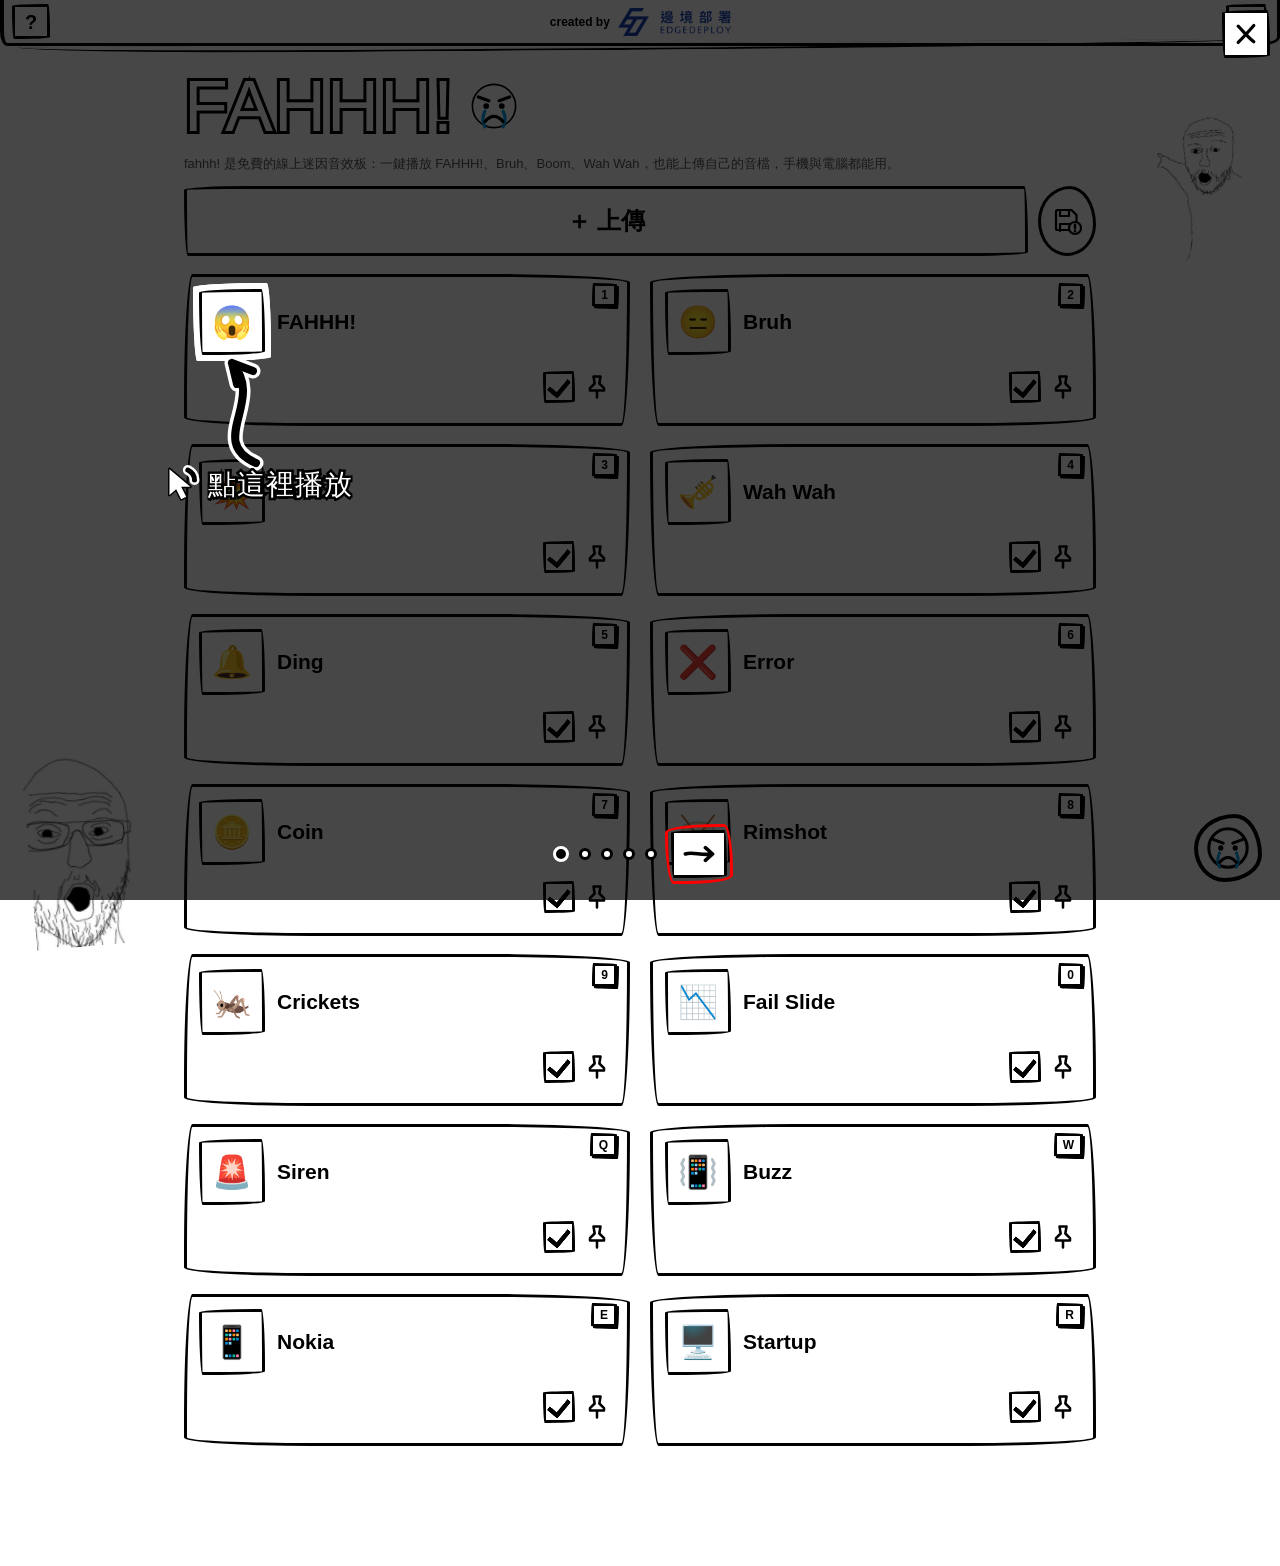
==== index.html @ 85ddff4f "merge: fix/seo-wjb-fetchpriority" ====
<!DOCTYPE html>
<html lang="zh-Hant">
<head>
    <meta charset="utf-8">
    <meta http-equiv="Content-Security-Policy" content="default-src 'self'; script-src 'self'; style-src 'self' https://fonts.googleapis.com; font-src https://fonts.gstatic.com; img-src 'self'; media-src 'self' data: blob:; connect-src 'self' data:; worker-src 'self'; manifest-src 'self'; object-src 'none'; base-uri 'none'; form-action 'none'">
    <meta name="viewport"
        content="width=device-width, initial-scale=1, viewport-fit=cover">
    <script src="js/boot.js"></script>
    <link rel="stylesheet" href="css/boot.css">
    <meta name="apple-mobile-web-app-capable" content="yes">
    <meta name="apple-mobile-web-app-status-bar-style" content="default">
    <meta name="mobile-web-app-capable" content="yes">
    <meta name="apple-mobile-web-app-title" content="fahhh!">
    <meta name="theme-color" media="(prefers-color-scheme: light)" content="#ffffff">
    <meta name="theme-color" media="(prefers-color-scheme: dark)" content="#000000">
    <title>迷因音效按鈕｜fahhh! 免費迷因音效板 Meme Soundboard</title>
    <meta name="author" content="邊境部署 EdgeDeploy">
    <link rel="author" href="https://www.edgedeploy.tw/">
    <meta name="description" content="fahhh! 免費線上迷因音效板：一鍵播放 FAHHH、Bruh、Boom 等迷因音效，免安裝，還能上傳自己的音檔。Free meme soundboard.">
    <meta name="robots" content="index, follow, max-image-preview:large">
    <link rel="canonical" href="https://s97158latte-max.github.io/fahhh-/">
    <meta property="og:type" content="website">
    <meta property="og:site_name" content="fahhh!">
    <meta property="og:locale" content="zh_TW">
    <meta property="og:locale:alternate" content="en_US">
    <meta property="og:title" content="迷因音效按鈕｜fahhh! 免費迷因音效板 Meme Soundboard">
    <meta property="og:description" content="fahhh! 免費線上迷因音效板：一鍵播放 FAHHH、Bruh、Boom 等迷因音效，免安裝，還能上傳自己的音檔。Free meme soundboard.">
    <meta property="og:url" content="https://s97158latte-max.github.io/fahhh-/">
    <meta property="og:image" content="https://s97158latte-max.github.io/fahhh-/images/og-image.png?v=3">
    <meta property="og:image:width" content="1200">
    <meta property="og:image:height" content="630">
    <meta property="og:image:alt" content="fahhh! 迷因音效按鈕：喇叭圖示的街機按鈕">
    <meta name="twitter:card" content="summary_large_image">
    <meta name="twitter:title" content="迷因音效按鈕｜fahhh! 免費迷因音效板 Meme Soundboard">
    <meta name="twitter:description" content="fahhh! 免費線上迷因音效板：一鍵播放 FAHHH、Bruh、Boom 等迷因音效，免安裝，還能上傳自己的音檔。Free meme soundboard.">
    <meta name="twitter:image" content="https://s97158latte-max.github.io/fahhh-/images/og-image.png?v=3">
    <meta name="twitter:image:alt" content="fahhh! 迷因音效按鈕：喇叭圖示的街機按鈕">
    <script type="application/ld+json">{"@context":"https://schema.org","@type":"WebApplication","name":"fahhh!","alternateName":["fahhh 迷因音效按鈕","迷因音效","Meme Soundboard"],"url":"https://s97158latte-max.github.io/fahhh-/","description":"免費線上迷因音效板：一鍵播放 FAHHH、Bruh、Boom 等迷因音效，免安裝，還能上傳自己的音檔。","applicationCategory":"EntertainmentApplication","operatingSystem":"Any","browserRequirements":"Requires JavaScript","inLanguage":["zh-Hant","en"],"image":"https://s97158latte-max.github.io/fahhh-/images/og-image.png","logo":"https://s97158latte-max.github.io/fahhh-/icons/icon-512.png","offers":{"@type":"Offer","price":"0","priceCurrency":"TWD"},"author":{"@type":"Organization","name":"邊境部署 EdgeDeploy","url":"https://www.edgedeploy.tw/"},"creator":{"@type":"Organization","name":"邊境部署 EdgeDeploy","url":"https://www.edgedeploy.tw/"},"publisher":{"@type":"Organization","name":"邊境部署 EdgeDeploy","url":"https://www.edgedeploy.tw/"}}</script>
    <link rel="preconnect" href="https://fonts.googleapis.com">
    <link rel="preconnect" href="https://fonts.gstatic.com" crossorigin>
    <link rel="stylesheet" href="https://fonts.googleapis.com/css2?family=Iansui&display=swap">
    <link rel="stylesheet" href="https://fonts.googleapis.com/css2?family=Anton&display=swap&text=FAHHH%21">
    <link rel="stylesheet" href="css/base.css">
    <link rel="stylesheet" href="css/dock.css">
    <link rel="stylesheet" href="css/characters.css">
    <link rel="stylesheet" href="css/tour.css">
    <link rel="manifest" href="manifest.json">
    <link rel="apple-touch-icon" href="icons/apple-touch-icon.png">
    <link rel="apple-touch-startup-image" media="(device-width: 440px) and (device-height: 956px) and (-webkit-device-pixel-ratio: 3) and (orientation: portrait)" href="images/splash/splash-1320x2868.png">
    <link rel="apple-touch-startup-image" media="(device-width: 430px) and (device-height: 932px) and (-webkit-device-pixel-ratio: 3) and (orientation: portrait)" href="images/splash/splash-1290x2796.png">
    <link rel="apple-touch-startup-image" media="(device-width: 402px) and (device-height: 874px) and (-webkit-device-pixel-ratio: 3) and (orientation: portrait)" href="images/splash/splash-1206x2622.png">
    <link rel="apple-touch-startup-image" media="(device-width: 393px) and (device-height: 852px) and (-webkit-device-pixel-ratio: 3) and (orientation: portrait)" href="images/splash/splash-1179x2556.png">
    <link rel="apple-touch-startup-image" media="(device-width: 428px) and (device-height: 926px) and (-webkit-device-pixel-ratio: 3) and (orientation: portrait)" href="images/splash/splash-1284x2778.png">
    <link rel="apple-touch-startup-image" media="(device-width: 390px) and (device-height: 844px) and (-webkit-device-pixel-ratio: 3) and (orientation: portrait)" href="images/splash/splash-1170x2532.png">
    <link rel="apple-touch-startup-image" media="(device-width: 375px) and (device-height: 812px) and (-webkit-device-pixel-ratio: 3) and (orientation: portrait)" href="images/splash/splash-1125x2436.png">
    <link rel="apple-touch-startup-image" media="(device-width: 414px) and (device-height: 896px) and (-webkit-device-pixel-ratio: 3) and (orientation: portrait)" href="images/splash/splash-1242x2688.png">
    <link rel="apple-touch-startup-image" media="(device-width: 414px) and (device-height: 896px) and (-webkit-device-pixel-ratio: 2) and (orientation: portrait)" href="images/splash/splash-828x1792.png">
    <link rel="apple-touch-startup-image" media="(device-width: 375px) and (device-height: 667px) and (-webkit-device-pixel-ratio: 2) and (orientation: portrait)" href="images/splash/splash-750x1334.png">
    <link rel="apple-touch-startup-image" media="(device-width: 1024px) and (device-height: 1366px) and (-webkit-device-pixel-ratio: 2) and (orientation: portrait)" href="images/splash/splash-2048x2732.png">
    <link rel="apple-touch-startup-image" media="(device-width: 834px) and (device-height: 1194px) and (-webkit-device-pixel-ratio: 2) and (orientation: portrait)" href="images/splash/splash-1668x2388.png">
    <link rel="apple-touch-startup-image" media="(device-width: 820px) and (device-height: 1180px) and (-webkit-device-pixel-ratio: 2) and (orientation: portrait)" href="images/splash/splash-1640x2360.png">
    <link rel="apple-touch-startup-image" media="(device-width: 810px) and (device-height: 1080px) and (-webkit-device-pixel-ratio: 2) and (orientation: portrait)" href="images/splash/splash-1620x2160.png">
    <link rel="icon" type="image/svg+xml" href="icons/logo.svg">
    <link rel="icon" type="image/png" href="icons/favicon.png">
    <link rel="icon" href="icons/favicon.ico" sizes="any">
</head>
<body>
    <div id="boot" role="status" aria-live="polite">
        <div class="bc">
            <svg class="face" viewBox="0 0 40 40" aria-hidden="true" focusable="false">
                <circle cx="20" cy="20" r="16" fill="#fff" stroke="#000" stroke-width="2.5" />
                <path d="M8 13l8 3M32 13l-8 3" stroke="#000" stroke-width="2.5" fill="none" stroke-linecap="round" />
                <circle cx="14" cy="20" r="2.2" fill="#000" />
                <circle cx="26" cy="20" r="2.2" fill="#000" />
                <path class="tear l" pathLength="1" d="M13 24q-3 6 0 12" stroke="#00A2E8" stroke-width="2.5" fill="none" stroke-linecap="round" />
                <path class="tear r" pathLength="1" d="M27 24q3 6 0 12" stroke="#00A2E8" stroke-width="2.5" fill="none" stroke-linecap="round" />
                <path d="M13 32q7-8 14 0" stroke="#000" stroke-width="2.5" fill="none" stroke-linecap="round" />
            </svg>
            <div class="bar ind" id="bootBar" aria-hidden="true"><div class="fill" id="bootFill"></div></div>
            <p class="sr" id="bootSr"></p>
            <p class="msg" id="bootMsg" aria-hidden="true"></p>
        </div>
        <div class="stamp" aria-hidden="true">FAHHH!</div>
    </div>
    <svg class="sprite" width="0" height="0">
        <defs>
            <symbol id="wj" viewBox="0 0 40 40">
                <circle cx="20" cy="20" r="16" fill="#fff" stroke="#000" stroke-width="2.5" />
                <path d="M8 13l8 3M32 13l-8 3" stroke="#000" stroke-width="2.5" fill="none" stroke-linecap="round" />
                <circle cx="14" cy="20" r="2.2" fill="#000" />
                <circle cx="26" cy="20" r="2.2" fill="#000" />
                <path d="M13 24q-3 6 0 12M27 24q3 6 0 12" stroke="#00A2E8" stroke-width="2.5" fill="none"
                    stroke-linecap="round" />
                <path d="M13 32q7-8 14 0" stroke="#000" stroke-width="2.5" fill="none" stroke-linecap="round" />
            </symbol>
            <symbol id="pin" viewBox="0 0 24 24">
                <path d="M9 3h6l-1 6 4 4v2H6v-2l4-4zM12 15v6" fill="none" stroke="#000" stroke-width="2.2" stroke-linecap="round" stroke-linejoin="round" />
            </symbol>
        </defs>
    </svg>

    <div class="hd">
        <h1>fahhh! <svg width="52" height="52">
                <use href="#wj" />
            </svg></h1>
        <p class="intro" data-i18n="intro">fahhh! 是免費的線上迷因音效板：一鍵播放 FAHHH!、Bruh、Boom、Wah Wah，也能上傳自己的音檔，手機與電腦都能用。</p>
        <noscript><p>fahhh! 迷因音效按鈕需要啟用 JavaScript。Meme soundboard requires JavaScript.</p></noscript>
        <img class="wj" id="wjB" alt="" aria-hidden="true" draggable="false" src="images/wjB.png" width="377" height="582" decoding="async" fetchpriority="high">
    </div>
    <div class="upRow">
        <button class="btn" id="up" data-i18n="upload.btn">＋ 上傳</button>
        <button class="btn" id="storeInfo" type="button" aria-expanded="false" aria-controls="storePanel" aria-label="資料只存在這個瀏覽器" data-i18n-aria="store.aria"><svg width="30" height="30" viewBox="0 0 30 30" fill="none" stroke="#000" stroke-width="2.2" stroke-linecap="round" stroke-linejoin="round" aria-hidden="true" focusable="false"><path d="M4 5.5q0-1.5 1.5-1.5h14l5 5v13.5q0 1.5-1.5 1.5h-17.5q-1.5 0-1.5-1.5z"/><path d="M8 4v6h9V4M8 25v-7h11v7"/><circle cx="23" cy="22" r="6" fill="#fff"/><path d="M23 18.7v3.6M23 25v.2" stroke-width="2.6"/></svg></button>
    </div>
    <div id="storePanel" role="status" hidden data-i18n="note">(;´Д`) 音檔只存在這個瀏覽器；iPhone 的「主畫面 App」和 Safari 各自獨立，加入主畫面後要重新上傳。</div>
    <div id="upMsg" role="status" aria-live="polite" hidden></div>
    <input type="file" id="file" accept="audio/*,.mp3,.m4a,.wav,.ogg,.aac" multiple hidden>
    <div id="list"></div>

    <div class="ft"><img class="wj" id="wjA" alt="" aria-hidden="true" draggable="false" src="images/wjA.png" width="318" height="434" loading="lazy" decoding="async"></div>
    <div id="credit"><a class="credit-link" href="https://www.edgedeploy.tw/" target="_blank" rel="noopener noreferrer" aria-label="created by 邊境部署 EdgeDeploy（開新分頁）" data-i18n-aria="credit.aria"><span data-i18n="credit">created by</span><picture><source media="(prefers-color-scheme: dark)" srcset="images/edgedeploy-horizontal-white.png"><img alt="邊境部署 EdgeDeploy" data-i18n-alt="brand" draggable="false" src="images/edgedeploy-horizontal-blue.png" width="2400" height="597" decoding="async"></picture></a>
        <button class="btn" id="tourBtn" type="button" aria-label="新手導覽" data-i18n-aria="tour.btn.aria">?</button>
        <button class="btn" id="lang" type="button" lang="en" aria-label="切換成英文" data-i18n-aria="lang.aria" data-i18n="lang.btn">EN</button>
    </div>
    <div id="bd"></div>
    <div id="dock">
        <div id="empty" role="img" aria-label="還沒有釘選任何迷因，去資料庫勾選！" data-i18n-aria="empty.aria">😭<svg width="64" height="26" viewBox="0 0 64 26" fill="none" stroke="#000" stroke-width="2.4" stroke-linecap="round" stroke-linejoin="round" aria-hidden="true" focusable="false"><path d="M2 14q14-4 28 0M24 7l7 7-7 6"/><rect x="40" y="3" width="20" height="20" rx="4"/><path d="M45 13l4 5 7-10"/></svg></div>
        <div id="more" role="status"></div>
        <div id="ring"></div>
        <button class="btn" id="fab" aria-label="迷因快捷選單" data-i18n-aria="fab.aria"><svg width="48" height="48">
                <use href="#wj" />
            </svg></button>
    </div>

    <script defer src="js/util.js"></script>
    <script defer src="js/i18n.js"></script>
    <script defer src="js/feedback.js"></script>
    <script defer src="js/audio.js"></script>
    <script defer src="js/sounds.js"></script>
    <script defer src="js/storage.js"></script>
    <script defer src="js/list.js"></script>
    <script defer src="js/menu.js"></script>
    <script defer src="js/keys.js"></script>
    <script defer src="js/tour.js"></script>
    <script defer src="js/hints.js"></script>
    <script defer src="js/upload.js"></script>
    <script defer src="js/main.js"></script>
</body>
</html>
---- css/boot.css ----
/* 載入畫面：只在 html.booting 下顯示（沒有 JS 時 boot.js 不會加 class，所以永遠不會出現） */
html.booting{overflow:hidden}
#boot{display:none}
html.booting #boot{position:fixed;top:0;right:0;bottom:0;left:0;z-index:9999;display:flex;flex-direction:column;align-items:center;justify-content:center;gap:22px;box-sizing:border-box;padding:env(safe-area-inset-top) env(safe-area-inset-right) env(safe-area-inset-bottom) env(safe-area-inset-left);background:var(--bg);color:var(--fg);font-family:'Comic Sans MS','Comic Sans','Iansui','Comic Neue','PingFang TC','Noto Sans TC','Microsoft JhengHei',cursive,sans-serif}
#boot .sr{position:absolute;width:1px;height:1px;margin:-1px;padding:0;overflow:hidden;clip:rect(0 0 0 0);white-space:nowrap;border:0}
#boot .bc{display:flex;flex-direction:column;align-items:center;gap:22px}
#boot .face{display:block;width:120px;height:120px;animation:bootShake .6s ease-in-out infinite alternate}
#boot .tear{stroke-dasharray:1;stroke-dashoffset:1;animation:bootTear 1.2s steps(6,end) infinite}
#boot .tear.r{animation-delay:.5s}
#boot .bar{box-sizing:border-box;width:min(240px,70vw);height:24px;border:3px solid var(--line);border-radius:255px 15px 225px 15px/15px 225px 15px 255px;overflow:hidden;background:var(--bg)}
#boot .fill{height:100%;width:0;background:var(--fg);transition:width .3s steps(5,end)}
#boot .bar.ind .fill{animation:bootInd 1.6s steps(8,end) infinite}
#boot .msg{margin:0;min-height:1.5em;padding:0 16px;font-size:1.0625rem;line-height:1.5;text-align:center}
#boot .msg.in{animation:bootFade .3s ease-out}
#boot .stamp{display:none;position:absolute;top:50%;left:50%;margin:0;font-family:Impact,'Anton','Arial Narrow Bold','Haettenschweiler',sans-serif;font-weight:400;font-size:clamp(3rem,20vw,4.75rem);line-height:1;letter-spacing:1px;white-space:nowrap;color:var(--ttl-fill);-webkit-text-stroke:6px var(--ttl-stroke);paint-order:stroke fill;filter:var(--ttl-filter);transform:translate(-50%,-50%) rotate(-6deg)}
@supports not (paint-order:stroke fill){#boot .stamp{-webkit-text-stroke:0;text-shadow:-3px 0 var(--ttl-stroke),3px 0 var(--ttl-stroke),0 -3px var(--ttl-stroke),0 3px var(--ttl-stroke),-2px -2px var(--ttl-stroke),2px -2px var(--ttl-stroke),-2px 2px var(--ttl-stroke),2px 2px var(--ttl-stroke)}}
#boot.stamping .bc{visibility:hidden}
#boot.stamping .stamp{display:block;animation:bootStamp .22s cubic-bezier(.2,.9,.3,1) both}
#boot.out{opacity:0;pointer-events:none;transition:opacity .2s linear}
@keyframes bootShake{from{transform:rotate(-2.5deg) translateX(-3px)}to{transform:rotate(2.5deg) translateX(3px)}}
@keyframes bootTear{0%{stroke-dashoffset:1;opacity:1}70%{stroke-dashoffset:0;opacity:1}100%{stroke-dashoffset:0;opacity:0}}
@keyframes bootInd{from{width:0}to{width:100%}}
@keyframes bootFade{from{opacity:0}to{opacity:1}}
@keyframes bootStamp{from{opacity:0;transform:translate(-50%,-50%) rotate(-6deg) scale(1.4)}to{opacity:1;transform:translate(-50%,-50%) rotate(-6deg) scale(1)}}
@media (prefers-reduced-motion:reduce){
  #boot .face{animation:none}
  #boot .tear{animation:none;stroke-dashoffset:0}
  #boot .fill{transition:none}
  #boot .bar.ind .fill{animation:none;width:40%}
  #boot .msg.in{animation:none}
  #boot.stamping .stamp{display:none}
  #boot.stamping .bc{visibility:visible}
}
---- css/base.css ----
:root{--hit:#FFE600;--muted:#555;--bg:#fff;--fg:#000;--line:#000;--panel:#fff;--shadow:#000;--scrim:rgba(0,0,0,.55);--veil:rgba(255,255,255,.85);--dim:rgba(0,0,0,.72);--spot:#fff;--ttl-fill:#fff;--ttl-stroke:#000;--ttl-filter:none;--tour-o:#fff;--tour-i:#000;--wj-filter:none;--wj-blend:multiply;color-scheme:light dark;box-sizing:border-box;padding-top:env(safe-area-inset-top,0px);padding-bottom:env(safe-area-inset-bottom,0px)}
*{box-sizing:border-box;-webkit-tap-highlight-color:transparent;touch-action:manipulation;user-select:none;-webkit-user-select:none;-webkit-touch-callout:none}
html,body{margin:0;background:var(--bg);color:var(--fg);font-family:'Comic Sans MS','Comic Sans','Iansui','Comic Neue','PingFang TC','Noto Sans TC','Microsoft JhengHei',cursive,sans-serif}
body{max-width:560px;margin:0 auto;padding:62px 16px 150px}
h1{display:flex;align-items:center;gap:10px;margin:6px 0 16px;font-family:Impact,'Anton','Arial Narrow Bold','Haettenschweiler',sans-serif;font-weight:400;font-size:clamp(3rem,17vw,3.75rem);line-height:1;letter-spacing:1px;text-transform:uppercase;color:var(--ttl-fill);-webkit-text-stroke:6px var(--ttl-stroke);paint-order:stroke fill;filter:var(--ttl-filter)}
@supports not (paint-order:stroke fill){h1{-webkit-text-stroke:0;text-shadow:-3px 0 var(--ttl-stroke),3px 0 var(--ttl-stroke),0 -3px var(--ttl-stroke),0 3px var(--ttl-stroke),-2px -2px var(--ttl-stroke),2px -2px var(--ttl-stroke),-2px 2px var(--ttl-stroke),2px 2px var(--ttl-stroke)}}
.intro{position:relative;z-index:1;margin:-8px 0 12px;padding-right:clamp(64px,22vw,96px);font-size:.8125rem;line-height:1.5;color:var(--muted)}
.btn{font:inherit;font-weight:bold;color:var(--fg);background:var(--bg);border:3px solid var(--line);cursor:pointer;padding:8px 14px;border-radius:255px 15px 225px 15px/15px 225px 15px 255px}
.btn:not(.item):not(#fab):active{transform:translate(2px,2px)}
.flash{background:#FF0000 !important;color:#fff}
.upRow{position:relative;display:flex;gap:10px;align-items:stretch}
#up{flex:1;min-width:0;font-size:1.25rem;padding:14px}
#storeInfo{flex:none;width:58px;padding:0;display:grid;place-items:center;border-radius:55% 45% 50% 50%/50% 55% 45% 50%}
#storeInfo[aria-expanded=true]{box-shadow:3px 3px 0 var(--shadow)}
#storePanel{position:relative;z-index:1;background:var(--panel);border:3px solid var(--line);padding:10px 12px;font-size:0.8125rem;line-height:1.5;margin:14px 0 4px;border-radius:15px 255px 15px 225px/225px 15px 255px 15px}
#storePanel[hidden]{display:none}
#storePanel::before{content:'';position:absolute;top:-9px;right:20px;width:14px;height:14px;background:var(--panel);border:solid var(--line);border-width:3px 0 0 3px;transform:rotate(45deg)}
.row{display:flex;align-items:center;gap:12px;border:3px solid var(--line);padding:10px;margin:14px 0;border-radius:15px 255px 15px 225px/225px 15px 255px 15px;content-visibility:auto;contain-intrinsic-size:auto 84px}
.row:nth-child(even){border-radius:255px 15px 225px 15px/15px 225px 15px 255px}
.row .play{width:58px;height:58px;padding:0;font-size:1.75rem;flex:none}
.nm{flex:1;min-width:0;font-size:1.125rem;font-weight:bold;overflow:hidden;text-overflow:ellipsis;white-space:nowrap}
.del{flex:none;min-width:44px;min-height:44px;padding:6px 10px;font-size:1.125rem;margin-inline-end:6px}
.row .btn:not(.play){flex:none}
.eq{white-space:nowrap;display:flex;align-items:center;gap:6px;cursor:pointer;font-size:0.875rem;font-weight:bold;flex:none;min-height:44px;padding:0 4px}
.sr-only{position:absolute;width:1px;height:1px;margin:-1px;padding:0;overflow:hidden;clip:rect(0 0 0 0);white-space:nowrap;border:0}
.eq svg{flex:none;width:24px;height:24px}
.eq input{position:absolute;opacity:0;pointer-events:none}
.eq b{display:inline-block;position:relative;width:32px;height:32px;border:3px solid var(--line);background:var(--bg);border-radius:255px 15px 225px 15px/15px 225px 15px 255px}
.eq input:checked+b::after{content:'';position:absolute;left:50%;top:46%;width:9px;height:17px;border:solid var(--line);border-width:0 5px 5px 0;border-radius:2px 3px 2px 1px;transform:translate(-50%,-50%) rotate(40deg)}
#upMsg{overflow-wrap:anywhere;border:3px solid var(--line);background:var(--panel);font:inherit;font-size:0.8125rem;line-height:1.5;padding:6px 10px;margin-top:8px;border-radius:15px 255px 15px 225px/225px 15px 255px 15px;transition:opacity .5s}
#upMsg div{overflow:hidden;text-overflow:ellipsis;white-space:nowrap}
#upMsg[hidden]{display:none}
#upMsg.out{opacity:0}
@media (prefers-reduced-motion:reduce){#upMsg{transition:none}}
.eq input:focus-visible+b{outline:3px solid #FF0000;outline-offset:3px}
/* 電腦版鍵盤快捷鍵提示(有滑鼠且夠寬才顯示) */
.key{display:none}
.key:empty{display:none!important}
.row .key{position:absolute;top:6px;right:10px;pointer-events:none;font:inherit;font-size:0.75rem;font-weight:bold;line-height:1;padding:3px 6px;min-width:22px;text-align:center;color:var(--fg);background:var(--bg);border:3px solid var(--line);box-shadow:2px 2px 0 var(--shadow);border-radius:15px 255px 15px 225px/225px 15px 255px 15px}
@media (hover:hover) and (pointer:fine) and (min-width:820px){.row .key{display:block}}
@media (max-width:380px){.row{gap:10px;padding:8px}.del{margin-inline-end:4px}}
.ren{padding:6px 10px;font-size:1rem;flex:none;min-width:44px;min-height:44px}
.nm-edit{flex:1;min-width:0;font:inherit;font-size:1.125rem;font-weight:bold;color:var(--fg);background:var(--bg);border:3px solid var(--line);padding:6px 8px;user-select:text;-webkit-user-select:text;border-radius:15px 255px 15px 225px/225px 15px 255px 15px}
.nm-edit:focus-visible{outline:3px solid #FF0000;outline-offset:2px}
#silentHint{position:fixed;left:16px;bottom:calc(80px + env(safe-area-inset-bottom,0px));max-width:calc(100% - 120px);z-index:150;border:3px solid var(--line);background:var(--panel);font-size:0.875rem;font-weight:bold;line-height:1.4;padding:8px 12px;cursor:pointer;border-radius:15px 255px 15px 225px/225px 15px 255px 15px;animation:undoIn .25s ease-out}
#silentHint[hidden]{display:none}
#undoBar{position:fixed;left:16px;bottom:calc(22px + env(safe-area-inset-bottom,0px));max-width:calc(100% - 120px);z-index:60;display:flex;align-items:center;gap:10px;border:3px solid var(--line);background:var(--panel);font-size:0.875rem;font-weight:bold;line-height:1.4;padding:6px 8px 6px 12px;border-radius:15px 255px 15px 225px/225px 15px 255px 15px;animation:undoIn .25s ease-out}
#undoBar[hidden]{display:none}
#undoBar .ub-name{min-width:0;overflow:hidden;overflow-wrap:anywhere;display:-webkit-box;-webkit-box-orient:vertical;-webkit-line-clamp:2;line-clamp:2}
#undoBar .btn{flex:none;padding:6px 12px;font-size:0.875rem}
@keyframes undoIn{from{opacity:0;transform:translateY(12px)}to{opacity:1;transform:none}}
@media (prefers-reduced-motion:reduce){#undoBar,#silentHint{animation:none}}
/* 窄螢幕:有 ✏️/🗑 的列拆兩排,第一排播放鈕+名稱,第二排操作鈕靠右 */
@media (max-width:420px){
.row:has(.ren){flex-wrap:wrap;justify-content:flex-end;row-gap:6px}
.row:has(.ren) .nm{flex:1 1 calc(100% - 70px)}
}
@media (max-width:380px){.row:has(.ren) .nm{flex-basis:calc(100% - 68px)}}
.sprite{position:absolute}
/* 按下音效:整頁輕微震動(只動非 fixed 的內容區塊,不含 .wj 人物) + 爆炸字泡 */
.shake .hd>:not(.wj),.shake .upRow,.shake #upMsg,.shake #list{animation:hitShake .2s linear 1}
@keyframes hitShake{0%{transform:none}20%{transform:translate(-3px,2px) rotate(-.6deg)}40%{transform:translate(3px,-2px) rotate(.6deg)}60%{transform:translate(-2px,-1px) rotate(-.4deg)}80%{transform:translate(2px,1px) rotate(.3deg)}100%{transform:none}}
.pop{position:fixed;left:0;top:0;z-index:120;max-width:min(240px,calc(100vw - 16px));padding:6px 14px;font-size:1.25rem;font-weight:900;line-height:1.25;text-align:center;color:var(--fg);background:var(--panel);border:3px solid var(--line);pointer-events:none;overflow-wrap:anywhere;display:-webkit-box;-webkit-box-orient:vertical;-webkit-line-clamp:2;line-clamp:2;overflow:hidden;border-radius:255px 15px 225px 15px/15px 225px 15px 255px;animation:popA .7s ease-out forwards}
.pop.pb{border-radius:15px 255px 15px 225px/225px 15px 255px 15px;animation-name:popB}
@keyframes popA{0%{opacity:0;transform:scale(.5) rotate(-8deg)}15%{opacity:1;transform:scale(1.15) rotate(-3deg)}30%{transform:scale(1) rotate(-3deg)}80%{opacity:1;transform:scale(1) rotate(-3deg)}100%{opacity:0;transform:scale(1) rotate(-3deg)}}
@keyframes popB{0%{opacity:0;transform:scale(.5) rotate(8deg)}15%{opacity:1;transform:scale(1.15) rotate(3deg)}30%{transform:scale(1) rotate(3deg)}80%{opacity:1;transform:scale(1) rotate(3deg)}100%{opacity:0;transform:scale(1) rotate(3deg)}}
@media (prefers-reduced-motion:reduce){
.shake .hd>:not(.wj),.shake .upRow,.shake #upMsg,.shake #list{animation:none}
.pop,.pop.pb{animation:popFade .7s linear forwards}
@keyframes popFade{0%{opacity:0}15%{opacity:1}80%{opacity:1}100%{opacity:0}}
}
/* 正在播放:唯一的強調色(螢光黃底、黑字黑框);.flash 紅色仍是按下瞬間第一拍 */
.row.playing,.item.playing{background:var(--hit);color:#000;--fg:#000;--line:#000;--bg:#fff;--panel:#fff;--shadow:#000}
/* ---------- 電腦版版面 ---------- */
@media (min-width:820px){
body{max-width:960px;padding:62px 24px 120px}
h1{font-size:4.5rem;gap:14px;margin:8px 0 20px}
#up{font-size:1.5rem;padding:16px}
#upMsg{font-size:1rem;padding:8px 12px;margin-top:10px}
#list{display:grid;grid-template-columns:repeat(2,minmax(0,1fr));gap:18px 20px;align-items:stretch;margin-top:18px}
.row{position:relative;flex-wrap:wrap;justify-content:flex-end;align-content:center;gap:8px 12px;margin:0;padding:12px;contain-intrinsic-size:auto 150px}
.row .play{width:66px;height:66px;font-size:2rem}
.row .nm{flex:1 1 calc(100% - 82px);font-size:1.3125rem;padding-inline-end:36px}
.row .key{position:absolute;top:6px;right:10px}
.nm-edit{font-size:1.3125rem;padding:8px 10px}
.del{min-width:48px;min-height:48px;font-size:1.3125rem;margin-inline-end:6px}
.ren{min-width:48px;min-height:48px;font-size:1.1875rem}
.eq{min-height:48px;gap:8px}
.eq svg{width:28px;height:28px}
#undoBar{font-size:1rem}
#undoBar .btn{font-size:1rem}
}
/* 3 欄:內容欄再加寬 */
@media (min-width:1500px){
body{max-width:1240px}
#list{grid-template-columns:repeat(3,minmax(0,1fr))}
}
/* 拖放上傳提示:全頁遮罩 + 手繪方塊;不攔截放置,層級在內容之上、導覽(500)與載入畫面之下 */
#dropHint{position:fixed;inset:0;z-index:400;display:flex;align-items:center;justify-content:center;background:var(--scrim);pointer-events:none;opacity:0;visibility:hidden;transition:opacity .15s,visibility .15s}
#dropHint.on{opacity:1;visibility:visible}
#dropHint .dropBox{display:flex;flex-direction:column;align-items:center;gap:8px;max-width:calc(100vw - 48px);padding:22px 36px;background:var(--panel);color:var(--fg);border:3px solid var(--line);box-shadow:4px 4px 0 var(--shadow);font-size:1.625rem;font-weight:900;line-height:1.2;text-align:center;border-radius:15px 255px 15px 225px/225px 15px 255px 15px}
#dropHint svg{width:48px;height:48px;fill:none;stroke:var(--line);stroke-width:5;stroke-linecap:round;stroke-linejoin:round}
@media (prefers-reduced-motion:reduce){#dropHint{transition:none}}

/* ---------- 內嵌 SVG 的寫死色(屬性值)跟著變數走;藍色淚滴 #00A2E8 與 tour 圖示維持固定 ---------- */
svg [stroke="#000"],svg[stroke="#000"]{stroke:var(--line)}
svg [fill="#000"]{fill:var(--fg)}
svg [fill="#fff"]{fill:var(--bg)}
.t-ic svg [fill="#000"]{fill:var(--tour-i)}
/* ---------- 深色模式:跟隨系統外觀,黑白反相版 ---------- */
@media (prefers-color-scheme:dark){
:root{--muted:#aaa;--bg:#000;--fg:#fff;--line:#fff;--panel:#0d0d0d;--shadow:#fff;--scrim:rgba(0,0,0,.72);--veil:rgba(0,0,0,.85);--dim:rgba(0,0,0,.78);--ttl-filter:drop-shadow(2px 0 0 #fff) drop-shadow(-2px 0 0 #fff) drop-shadow(0 2px 0 #fff) drop-shadow(0 -2px 0 #fff);--wj-filter:none;--wj-blend:normal}
}
---- css/dock.css ----
/* 小白點 */
#bd{position:fixed;inset:0;display:none;z-index:50;background:var(--veil)}
#dock{position:fixed;right:calc(18px + env(safe-area-inset-right,0px));bottom:calc(18px + env(safe-area-inset-bottom,0px));width:68px;height:68px;z-index:100}
#fab{position:absolute;inset:0;padding:0;display:grid;place-items:center;border-width:4px;border-radius:60% 40% 55% 45%/50% 60% 40% 50%}
.open #fab{transform:rotate(-14deg) scale(.92)}
#ring{position:absolute;left:34px;top:34px;width:0;height:0}
.item{position:absolute;left:-27px;top:-27px;width:54px;height:54px;padding:0;display:flex;flex-direction:column;align-items:center;justify-content:center;line-height:1;opacity:0;pointer-events:none;visibility:hidden;
 transform:rotate(var(--a)) translateX(0) rotate(calc(-1 * var(--a))) scale(.2)}
/* 展開/收合的過渡由 js/menu.js 的彈簧以 inline transform/opacity 驅動;這裡只定義靜止狀態(動畫結束會清掉 inline) */
.open .item{opacity:1;pointer-events:auto;visibility:visible;transform:rotate(var(--a)) translateX(var(--r)) rotate(calc(-1 * var(--a))) scale(1)}
/* 減少動態:不彈簧、不位移不縮放,只做 150ms 淡入淡出 */
@media (prefers-reduced-motion:reduce){
.item,.open .item{transform:rotate(var(--a)) translateX(var(--r)) rotate(calc(-1 * var(--a)));transition:opacity .15s linear,visibility 0s linear .15s}
.open .item{transition:opacity .15s linear,visibility 0s}
.open #fab{transform:none}
}
.item i{font-style:normal;font-size:1.25rem}
.item u{text-decoration:none;font-size:0.6875rem;line-height:1.1;max-width:50px;overflow:hidden;display:-webkit-box;-webkit-box-orient:vertical;-webkit-line-clamp:2;line-clamp:2;word-break:break-all;text-align:center;margin-top:1px}
#empty{display:none;position:absolute;right:78px;bottom:14px;width:max-content;align-items:center;gap:8px;padding:8px 14px;font-size:1.75rem;line-height:1;font-weight:bold;background:var(--panel);border:3px solid var(--line);border-radius:255px 15px 225px 15px/15px 225px 15px 255px;text-align:center}
.open #empty.show{display:flex}
#more svg{vertical-align:-3px}
#more{display:none;position:fixed;left:50%;transform:translateX(-50%);top:calc(56px + env(safe-area-inset-top,0px));width:max-content;max-width:calc(100vw - 24px);padding:8px;font-size:0.8125rem;font-weight:bold;background:var(--panel);border:3px solid var(--line);border-radius:255px 15px 225px 15px/15px 225px 15px 255px;text-align:center}
.open #more.show{display:block}
#credit{position:fixed;z-index:40;top:0;left:0;right:0;display:flex;align-items:center;justify-content:center;gap:8px;min-height:calc(46px + env(safe-area-inset-top,0px));padding:0 max(52px,3rem);padding-top:env(safe-area-inset-top,0px);background:var(--panel);color:var(--fg);border:solid var(--line);border-width:0 3px 3px 4px;border-radius:0 0 22px 7px/0 0 9px 15px;font-size:0.75rem;font-weight:bold;pointer-events:none}
/* 手繪第二筆：內縮、略歪的細線，純裝飾 */
#credit::after{content:'';position:absolute;left:14px;right:30px;bottom:-7px;height:5px;border-bottom:2px solid var(--line);border-radius:0 0 60% 30%/0 0 100% 100%;transform:rotate(-.4deg);pointer-events:none}
#credit .credit-link>span{white-space:nowrap}
#credit img{height:28px;width:auto;display:block;flex:none}
#credit picture{display:contents}
#credit source{display:none}
#credit .credit-link{display:flex;flex-wrap:wrap;justify-content:center;align-items:center;align-self:stretch;gap:0 8px;padding:0 10px;color:inherit;text-decoration:none;pointer-events:auto;cursor:pointer}
#credit .credit-link:focus-visible{outline:3px solid #FF0000;outline-offset:-3px}
/* 語言切換鈕：靠右、不影響置中的 logo；橫幅本身 pointer-events:none，按鈕自己開回來；::after 把點擊區撐到 ≥44px */
#lang{position:absolute;top:calc(4px + env(safe-area-inset-top,0px));right:calc(10px + env(safe-area-inset-right,0px));min-width:38px;height:35px;padding:0 8px;font-size:0.875rem;line-height:1;pointer-events:auto}
#lang::after{content:'';position:absolute;inset:-5px}

.btn:focus-visible,#fab:focus-visible{outline:3px solid #FF0000;outline-offset:3px}

/* ---------- 電腦版滑鼠懸停 ---------- */
@media (hover:hover) and (pointer:fine){
/* 游標:可點的才變手指,.row 本體維持預設 */
.btn,.eq,.eq b,#fab,.row .play,.item,#lang,#up,#storeInfo,.ren,.del,#undoBar .btn{cursor:pointer}
/* 微抖:只用獨立的 translate/rotate 屬性,不覆蓋 #fab/.item 的 transform 動畫;進入 :hover 播一次 */
@keyframes hoverWiggle{0%{translate:0 0;rotate:0deg}25%{translate:1px -1px;rotate:.6deg}50%{translate:-1px 1px;rotate:-.5deg}75%{translate:1px 1px;rotate:.3deg}100%{translate:0 0;rotate:0deg}}
/* :where() 讓選擇器權重歸零,不蓋掉 .shake #up 的震動與 #fab.nudge 的呼吸動畫 */
:where(.btn):hover,:where(.eq):hover b{animation:hoverWiggle .14s steps(4,end) 1}
/* 鍵帽/貼紙感:陰影 + 按下去時陰影消失(位移沿用 base.css 的 :active) */
.btn:not(.item):not(#fab):hover,.eq:hover b{box-shadow:2px 2px 0 var(--shadow)}
.btn:not(.item):not(#fab):active{box-shadow:none;animation:none}
/* #fab、.item 有自己的 transform 轉場,改用 filter 做懸停回饋 */
#fab:hover,.item:hover{filter:drop-shadow(2px 2px 0 var(--shadow))}
#fab:active,.item:active{filter:none}
/* 列整體抬起,不改背景色,播放中維持黃底 */
.row:hover{box-shadow:3px 3px 0 var(--shadow)}
}
@media (hover:hover) and (pointer:fine) and (prefers-reduced-motion:reduce){
.btn:hover,.eq:hover b{animation:none}
}
---- css/characters.css ----
/* 迷因人物 */
html{overflow-x:hidden}
@media (max-width:819px){body{overflow-x:clip}}
.wj{position:absolute;z-index:0;pointer-events:none;mix-blend-mode:var(--wj-blend);filter:var(--wj-filter);max-width:none;height:auto}
.hd{position:relative}
.hd h1,.upRow,.row{position:relative;z-index:1}
.row{background:var(--bg)}
#wjB{right:-16px;top:-6px;width:118px;--r:6deg;transform:rotate(var(--r));animation:wob 1.7s steps(1,end) infinite}
.ft{position:relative;height:30px}
#wjA{left:-14px;bottom:-150px;width:130px;transform-origin:50% 32.95%;--r:-4deg;transform:rotate(var(--r));animation:wob 1.1s steps(1,end) infinite}
@media (max-width:819px){
 /* 手機:人物依螢幕寬度縮放,貼在標題右側、橫幅下緣之下;
    只留頭與上半身(裁掉下半身線條並淡出),.hd 依人物高度撐出空間,不與上傳列重疊 */
 .hd{--wj:clamp(58px,24vw,100px);min-height:calc(var(--wj)*1.29 - 10px)}
 #wjB{right:-16px;top:calc(var(--wj)*.07 - 14px);width:var(--wj);height:calc(var(--wj)*1.15);object-fit:cover;object-position:top;-webkit-mask-image:linear-gradient(#000 78%,transparent);mask-image:linear-gradient(#000 78%,transparent)}
 @media (max-width:359px){#wjB{right:-24px}}
 @media (max-width:339px){.hd{--wj:max(58px,20vw)}}
}
@keyframes wob{0%{transform:rotate(var(--r))}50%{transform:rotate(calc(var(--r) + 3deg))}}
@media (prefers-reduced-motion:reduce){.wj{animation:none !important}}
@media (min-width:820px){
 .wj{position:fixed;display:none}
 .ft{height:0}
 #wjA{left:2vw;bottom:-5vh;top:auto;--r:-5deg}
 #wjB{right:3vw;left:auto;top:11vh;--r:7deg}
}
/* 內容欄 960px:兩側空間 >= 1200px 才放得下人物,以 (100vw - 內容欄)/2 算寬度 */
@media (min-width:1200px) and (max-width:1399px){
 .wj{display:block}
 #wjA{width:clamp(96px,calc((100vw - 960px)/2 - 20px),280px)}
 #wjB{width:clamp(80px,calc((100vw - 960px)/2 - 56px),230px)}
}
/* 內容欄 1240px(3 欄):>= 1500px 才放得下 */
@media (min-width:1500px){
 .wj{display:block}
 #wjA{width:clamp(96px,calc((100vw - 1240px)/2 - 20px),280px)}
 #wjB{width:clamp(80px,calc((100vw - 1240px)/2 - 64px),230px)}
}
/* 深色:人物不反相,改成白底手繪圓角貼紙(border-box 沿用原寬度,padding 讓線稿不貼邊);灰色硬陰影在黑底上襯出厚度 */
@media (prefers-color-scheme:dark){
 .wj{background:#fff;padding:5px;box-shadow:3px 3px 0 #777}
 #wjB{border-radius:40px 12px 36px 12px/12px 36px 12px 40px}
 #wjA{border-radius:12px 40px 12px 36px/36px 12px 40px 12px}
 @media (max-width:819px){#wjB{-webkit-mask-image:none;mask-image:none}}
 /* 貼紙多出的旋轉角與陰影:兩側人物再各縮 16px,與內容欄保留間隙 */
 @media (min-width:1200px) and (max-width:1399px){#wjA{width:clamp(96px,calc((100vw - 960px)/2 - 36px),280px)}#wjB{width:clamp(80px,calc((100vw - 960px)/2 - 72px),230px)}}
 @media (min-width:1500px){#wjA{width:clamp(96px,calc((100vw - 1240px)/2 - 36px),280px)}#wjB{width:clamp(80px,calc((100vw - 1240px)/2 - 80px),230px)}}
}
---- css/tour.css ----
/* 重看導覽鈕:橫幅左側,與右側 #lang 對稱(橫幅 pointer-events:none,按鈕自己開回來;::after 撐大點擊區) */
#tourBtn{position:absolute;top:calc(4px + env(safe-area-inset-top,0px));left:calc(8px + env(safe-area-inset-left,0px));min-width:38px;height:35px;padding:0;font-size:1.25rem;line-height:1;pointer-events:auto}
#tourBtn::after{content:'';position:absolute;inset:-5px}
@media (hover:hover) and (pointer:fine){#tourBtn{cursor:pointer}}

/* ---------- 新手導覽 ---------- */
#tour{position:fixed;inset:0;z-index:500;overflow:hidden;animation:tFade .25s ease-out}
@keyframes tFade{from{opacity:0}to{opacity:1}}
#tour.wait .t-spot,#tour.wait .t-arrow,#tour.wait .t-word{opacity:0;animation:none}
#tour:not(.wait) .t-spot,#tour:not(.wait) .t-arrow,#tour:not(.wait) .t-word{animation:tFade .22s ease-out}
.t-spot{position:absolute;left:0;top:0;width:0;height:0;border:3px solid var(--spot);border-radius:255px 15px 225px 15px/15px 225px 15px 255px;box-shadow:0 0 0 9999px var(--dim);pointer-events:none}
.t-arrow{position:absolute;width:100px;height:120px;pointer-events:none}
.t-arrow svg{display:block;width:100%;height:100%;overflow:visible}
#tour.above .t-arrow svg{transform:scaleY(-1)}
.t-arrow path,.t-ic path{fill:none;stroke-linecap:round;stroke-linejoin:round}
.t-arrow .o{stroke:var(--tour-o);stroke-width:15}
.t-arrow .i{stroke:var(--tour-i);stroke-width:8}
.t-word{position:absolute;display:flex;align-items:center;gap:8px;width:max-content;max-width:min(300px,calc(100vw - 32px));pointer-events:none;transform:translate(-50%,0);font-family:Impact,'Anton','Arial Narrow Bold','Haettenschweiler',sans-serif;font-weight:400;font-size:1.75rem;line-height:1.2;letter-spacing:1px;text-align:center;text-transform:uppercase;color:var(--ttl-fill);-webkit-text-stroke:5px var(--ttl-stroke);paint-order:stroke fill;filter:var(--ttl-filter)}
#tour.above .t-word{transform:translate(-50%,-100%)}
@supports not (paint-order:stroke fill){.t-word{-webkit-text-stroke:0;text-shadow:-3px 0 var(--ttl-stroke),3px 0 var(--ttl-stroke),0 -3px var(--ttl-stroke),0 3px var(--ttl-stroke),-2px -2px var(--ttl-stroke),2px -2px var(--ttl-stroke),-2px 2px var(--ttl-stroke),2px 2px var(--ttl-stroke)}}
.t-tx{display:-webkit-box;-webkit-box-orient:vertical;-webkit-line-clamp:2;overflow:hidden;min-width:0;overflow-wrap:anywhere}
.t-ic{display:block;width:40px;height:40px;flex:none}
.t-ic svg{display:block;width:100%;height:100%;overflow:visible}
.t-ic .o{stroke:var(--tour-o);stroke-width:12}
.t-ic .i{stroke:var(--tour-i);stroke-width:6}
.t-ic .f{fill:var(--tour-o);stroke:var(--tour-i);stroke-width:3.5}
.t-sr{position:absolute;width:1px;height:1px;margin:-1px;padding:0;overflow:hidden;clip:rect(0 0 0 0);white-space:nowrap;border:0}
.t-skip{position:absolute;top:calc(10px + env(safe-area-inset-top,0px));right:calc(10px + env(safe-area-inset-right,0px));width:48px;height:48px;padding:0;display:grid;place-items:center}
.t-bar{position:absolute;left:0;right:96px;bottom:calc(22px + env(safe-area-inset-bottom,0px));display:flex;justify-content:center;align-items:center;gap:14px;pointer-events:none}
@media (min-width:600px){.t-bar{right:0}}
.t-next{pointer-events:auto;width:56px;height:48px;padding:0;display:grid;place-items:center}
.t-dots{display:flex;align-items:center;gap:10px}
.t-dot{width:12px;height:12px;border:3px solid var(--line);background:var(--bg);border-radius:50%}
.t-dot.on{width:16px;height:16px;background:var(--fg);border-color:var(--bg)}
@media (hover:hover) and (pointer:fine){.t-skip,.t-next,#tour{cursor:pointer}}
@media (prefers-reduced-motion:reduce){#tour,#tour .t-spot,#tour .t-arrow,#tour .t-word{animation:none!important}}
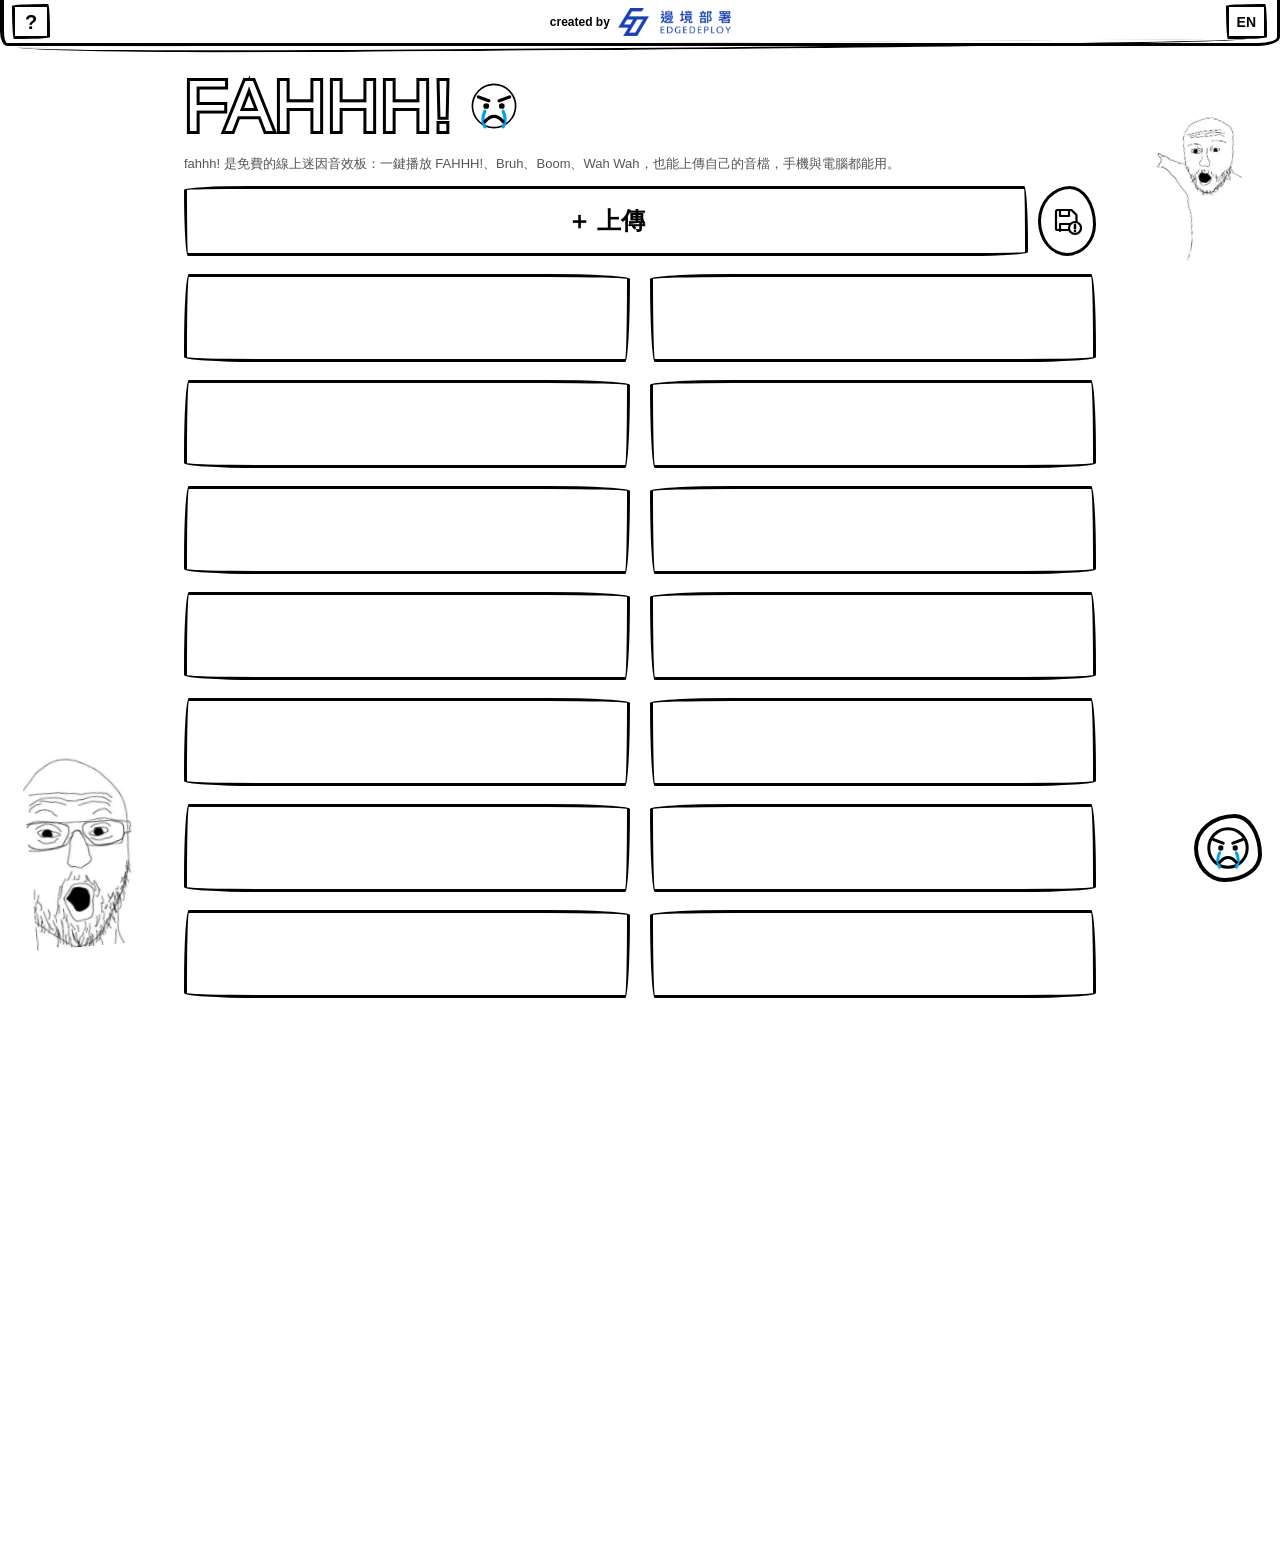
==== commit c1a19070: "merge: feat/seo-og-locale-alt" ====
--- a/index.html
+++ b/index.html
@@ -105,7 +105,7 @@
             </svg></h1>
         <p class="intro" data-i18n="intro">fahhh! 是免費的線上迷因音效板：一鍵播放 FAHHH!、Bruh、Boom、Wah Wah，也能上傳自己的音檔，手機與電腦都能用。</p>
         <noscript><p>fahhh! 迷因音效按鈕需要啟用 JavaScript。Meme soundboard requires JavaScript.</p></noscript>
-        <img class="wj" id="wjB" alt="" aria-hidden="true" draggable="false" src="images/wjB.png" width="377" height="582" decoding="async" fetchpriority="high">
+        <img class="wj" id="wjB" alt="" aria-hidden="true" draggable="false" src="images/wjB.png" width="377" height="582" decoding="async">
     </div>
     <div class="upRow">
         <button class="btn" id="up" data-i18n="upload.btn">＋ 上傳</button>
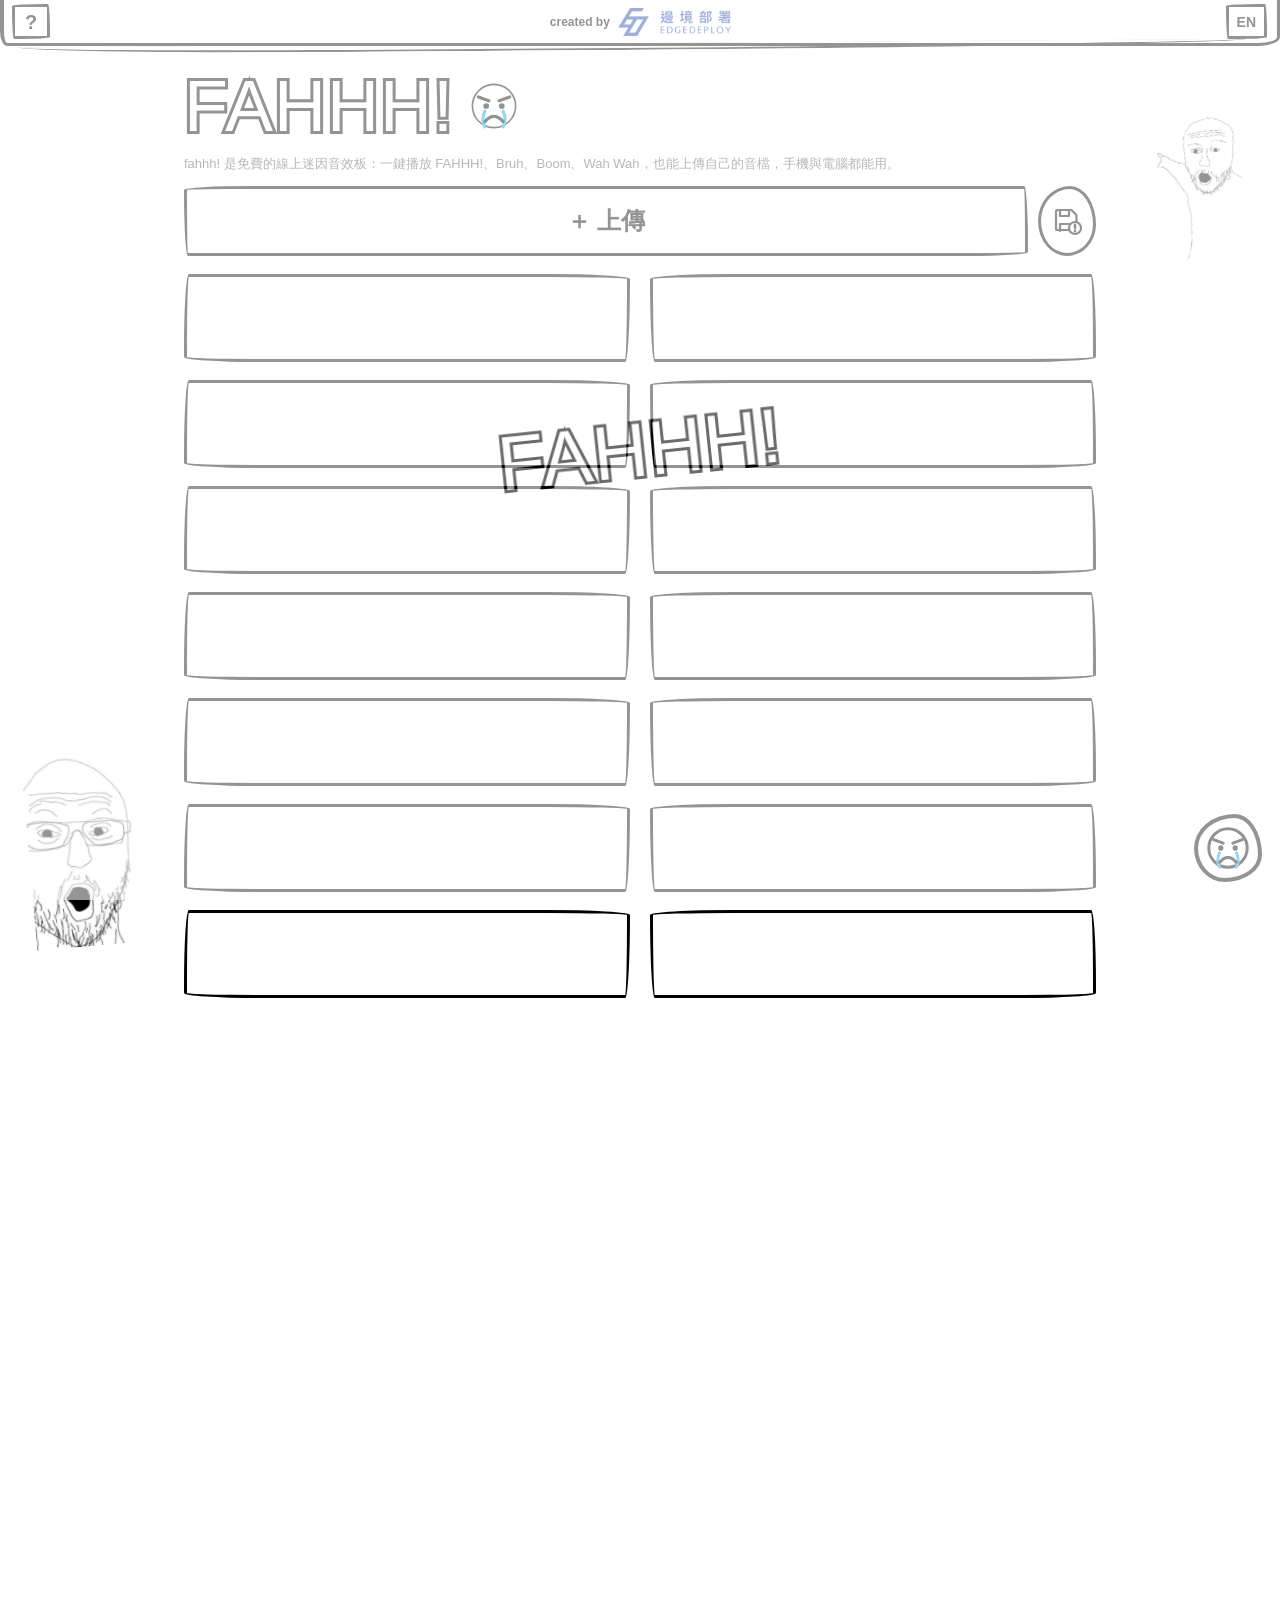
==== commit 3d28f483: "merge: feat/seo-nonblocking-css" ====
--- a/index.html
+++ b/index.html
@@ -38,8 +38,13 @@
     <script type="application/ld+json">{"@context":"https://schema.org","@type":"WebApplication","name":"fahhh!","alternateName":["fahhh 迷因音效按鈕","迷因音效","Meme Soundboard"],"url":"https://s97158latte-max.github.io/fahhh-/","description":"免費線上迷因音效板：一鍵播放 FAHHH、Bruh、Boom 等迷因音效，免安裝，還能上傳自己的音檔。","applicationCategory":"EntertainmentApplication","operatingSystem":"Any","browserRequirements":"Requires JavaScript","inLanguage":["zh-Hant","en"],"image":"https://s97158latte-max.github.io/fahhh-/images/og-image.png","logo":"https://s97158latte-max.github.io/fahhh-/icons/icon-512.png","offers":{"@type":"Offer","price":"0","priceCurrency":"TWD"},"author":{"@type":"Organization","name":"邊境部署 EdgeDeploy","url":"https://www.edgedeploy.tw/"},"creator":{"@type":"Organization","name":"邊境部署 EdgeDeploy","url":"https://www.edgedeploy.tw/"},"publisher":{"@type":"Organization","name":"邊境部署 EdgeDeploy","url":"https://www.edgedeploy.tw/"}}</script>
     <link rel="preconnect" href="https://fonts.googleapis.com">
     <link rel="preconnect" href="https://fonts.gstatic.com" crossorigin>
-    <link rel="stylesheet" href="https://fonts.googleapis.com/css2?family=Iansui&display=swap">
-    <link rel="stylesheet" href="https://fonts.googleapis.com/css2?family=Anton&display=swap&text=FAHHH%21">
+    <link rel="stylesheet" href="https://fonts.googleapis.com/css2?family=Iansui&display=swap" media="print" data-font>
+    <link rel="stylesheet" href="https://fonts.googleapis.com/css2?family=Anton&display=swap&text=FAHHH%21" media="print" data-font>
+    <script src="js/fonts.js"></script>
+    <noscript>
+        <link rel="stylesheet" href="https://fonts.googleapis.com/css2?family=Iansui&display=swap">
+        <link rel="stylesheet" href="https://fonts.googleapis.com/css2?family=Anton&display=swap&text=FAHHH%21">
+    </noscript>
     <link rel="stylesheet" href="css/base.css">
     <link rel="stylesheet" href="css/dock.css">
     <link rel="stylesheet" href="css/characters.css">
@@ -102,10 +107,10 @@
     <div class="hd">
         <h1>fahhh! <svg width="52" height="52">
                 <use href="#wj" />
-            </svg></h1>
+            </svg><span class="sr-only" data-i18n="h1.sub">迷因音效按鈕</span></h1>
         <p class="intro" data-i18n="intro">fahhh! 是免費的線上迷因音效板：一鍵播放 FAHHH!、Bruh、Boom、Wah Wah，也能上傳自己的音檔，手機與電腦都能用。</p>
         <noscript><p>fahhh! 迷因音效按鈕需要啟用 JavaScript。Meme soundboard requires JavaScript.</p></noscript>
-        <img class="wj" id="wjB" alt="" aria-hidden="true" draggable="false" src="images/wjB.png" width="377" height="582" decoding="async">
+        <img class="wj" id="wjB" alt="" aria-hidden="true" draggable="false" src="images/wjB.png" width="377" height="582" decoding="async" fetchpriority="high">
     </div>
     <div class="upRow">
         <button class="btn" id="up" data-i18n="upload.btn">＋ 上傳</button>
@@ -114,10 +119,11 @@
     <div id="storePanel" role="status" hidden data-i18n="note">(;´Д`) 音檔只存在這個瀏覽器；iPhone 的「主畫面 App」和 Safari 各自獨立，加入主畫面後要重新上傳。</div>
     <div id="upMsg" role="status" aria-live="polite" hidden></div>
     <input type="file" id="file" accept="audio/*,.mp3,.m4a,.wav,.ogg,.aac" multiple hidden>
+    <h2 class="sr-only" data-i18n="list.h">內建迷因音效</h2>
     <div id="list"></div>
 
     <div class="ft"><img class="wj" id="wjA" alt="" aria-hidden="true" draggable="false" src="images/wjA.png" width="318" height="434" loading="lazy" decoding="async"></div>
-    <div id="credit"><a class="credit-link" href="https://www.edgedeploy.tw/" target="_blank" rel="noopener noreferrer" aria-label="created by 邊境部署 EdgeDeploy（開新分頁）" data-i18n-aria="credit.aria"><span data-i18n="credit">created by</span><picture><source media="(prefers-color-scheme: dark)" srcset="images/edgedeploy-horizontal-white.png"><img alt="邊境部署 EdgeDeploy" data-i18n-alt="brand" draggable="false" src="images/edgedeploy-horizontal-blue.png" width="2400" height="597" decoding="async"></picture></a>
+    <div id="credit"><a class="credit-link" href="https://www.edgedeploy.tw/" target="_blank" rel="noopener noreferrer" aria-label="created by 邊境部署 EdgeDeploy（開新分頁）" data-i18n-aria="credit.aria"><span data-i18n="credit">created by</span><picture><source media="(prefers-color-scheme: dark)" srcset="images/edgedeploy-horizontal-white.png"><img alt="邊境部署 EdgeDeploy" data-i18n-alt="brand" draggable="false" src="images/edgedeploy-horizontal-blue.png" width="340" height="84" decoding="async"></picture></a>
         <button class="btn" id="tourBtn" type="button" aria-label="新手導覽" data-i18n-aria="tour.btn.aria">?</button>
         <button class="btn" id="lang" type="button" lang="en" aria-label="切換成英文" data-i18n-aria="lang.aria" data-i18n="lang.btn">EN</button>
     </div>
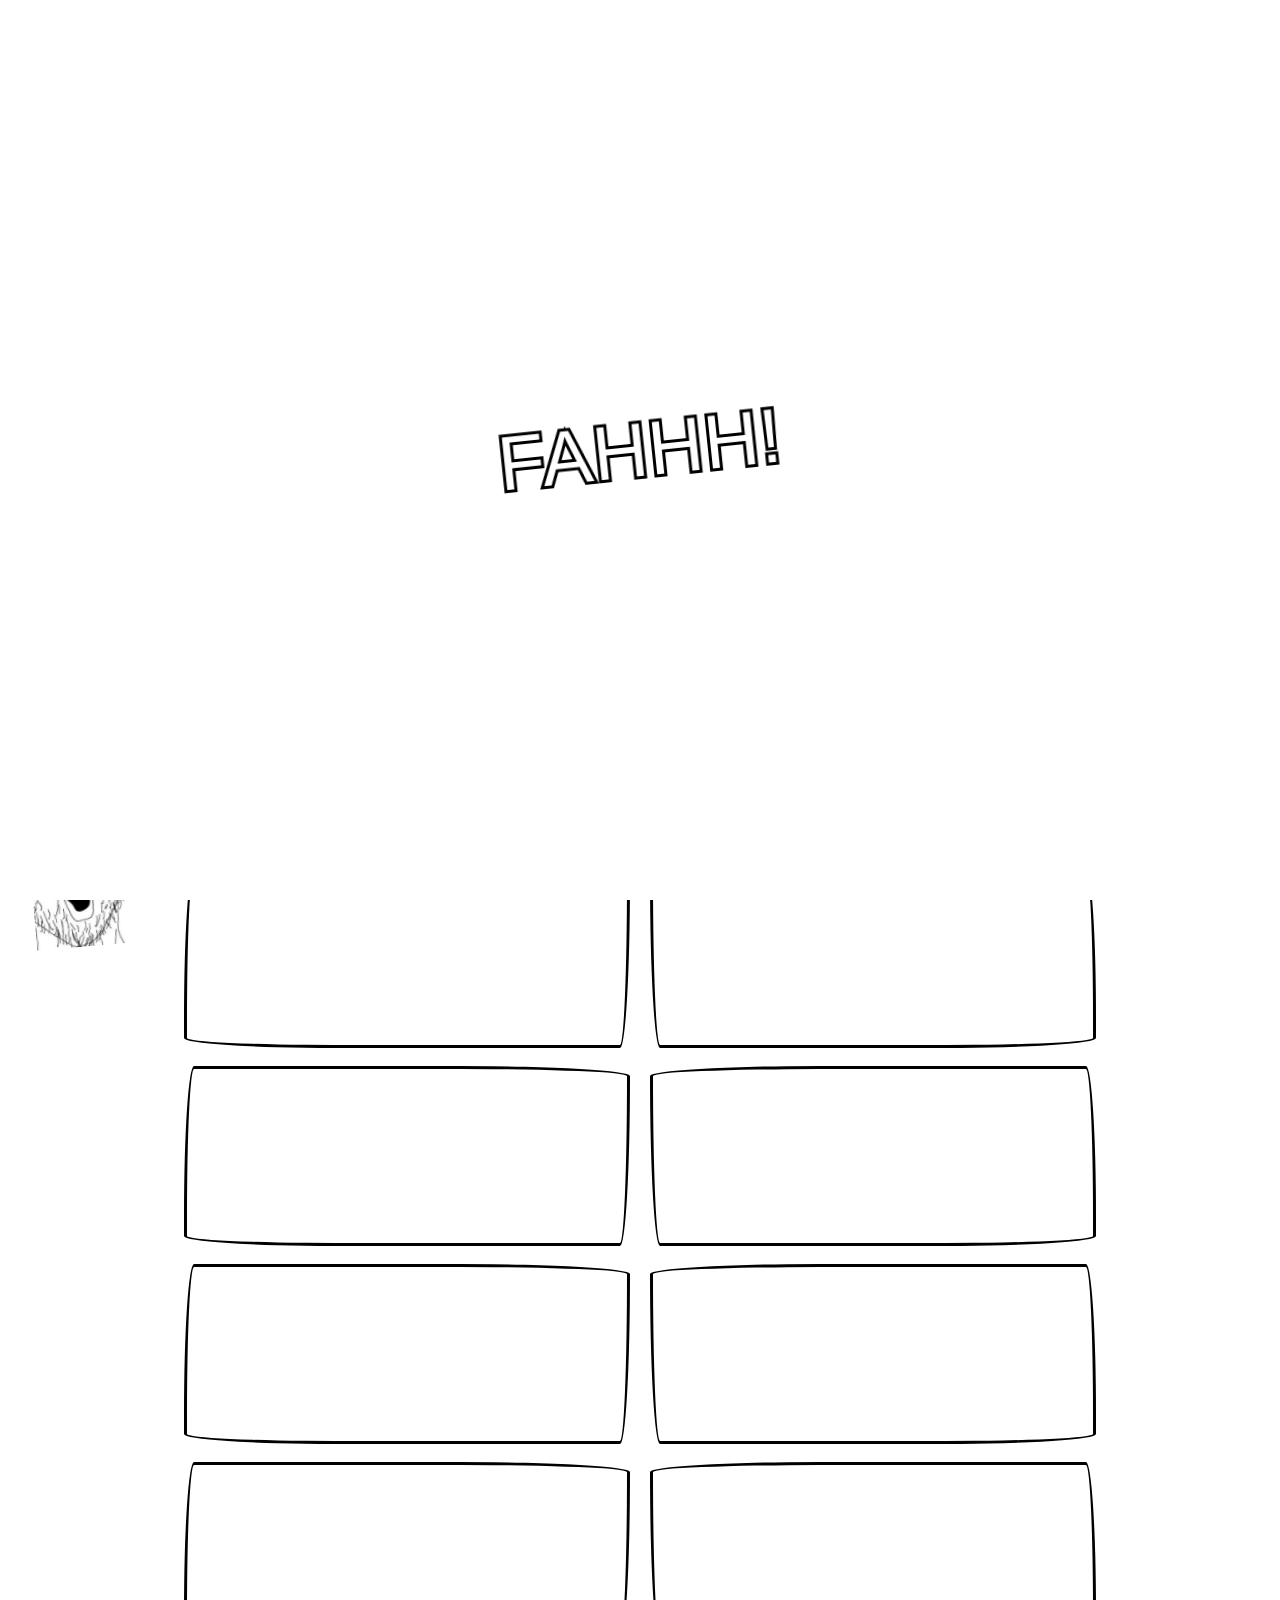
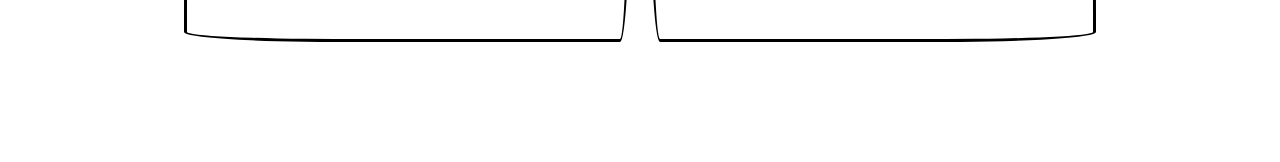
==== commit 81555dd2: "merge: feat/seo-h1-h2" ====
--- a/index.html
+++ b/index.html
@@ -38,13 +38,8 @@
     <script type="application/ld+json">{"@context":"https://schema.org","@type":"WebApplication","name":"fahhh!","alternateName":["fahhh 迷因音效按鈕","迷因音效","Meme Soundboard"],"url":"https://s97158latte-max.github.io/fahhh-/","description":"免費線上迷因音效板：一鍵播放 FAHHH、Bruh、Boom 等迷因音效，免安裝，還能上傳自己的音檔。","applicationCategory":"EntertainmentApplication","operatingSystem":"Any","browserRequirements":"Requires JavaScript","inLanguage":["zh-Hant","en"],"image":"https://s97158latte-max.github.io/fahhh-/images/og-image.png","logo":"https://s97158latte-max.github.io/fahhh-/icons/icon-512.png","offers":{"@type":"Offer","price":"0","priceCurrency":"TWD"},"author":{"@type":"Organization","name":"邊境部署 EdgeDeploy","url":"https://www.edgedeploy.tw/"},"creator":{"@type":"Organization","name":"邊境部署 EdgeDeploy","url":"https://www.edgedeploy.tw/"},"publisher":{"@type":"Organization","name":"邊境部署 EdgeDeploy","url":"https://www.edgedeploy.tw/"}}</script>
     <link rel="preconnect" href="https://fonts.googleapis.com">
     <link rel="preconnect" href="https://fonts.gstatic.com" crossorigin>
-    <link rel="stylesheet" href="https://fonts.googleapis.com/css2?family=Iansui&display=swap" media="print" data-font>
-    <link rel="stylesheet" href="https://fonts.googleapis.com/css2?family=Anton&display=swap&text=FAHHH%21" media="print" data-font>
-    <script src="js/fonts.js"></script>
-    <noscript>
-        <link rel="stylesheet" href="https://fonts.googleapis.com/css2?family=Iansui&display=swap">
-        <link rel="stylesheet" href="https://fonts.googleapis.com/css2?family=Anton&display=swap&text=FAHHH%21">
-    </noscript>
+    <link rel="stylesheet" href="https://fonts.googleapis.com/css2?family=Iansui&display=swap">
+    <link rel="stylesheet" href="https://fonts.googleapis.com/css2?family=Anton&display=swap&text=FAHHH%21">
     <link rel="stylesheet" href="css/base.css">
     <link rel="stylesheet" href="css/dock.css">
     <link rel="stylesheet" href="css/characters.css">
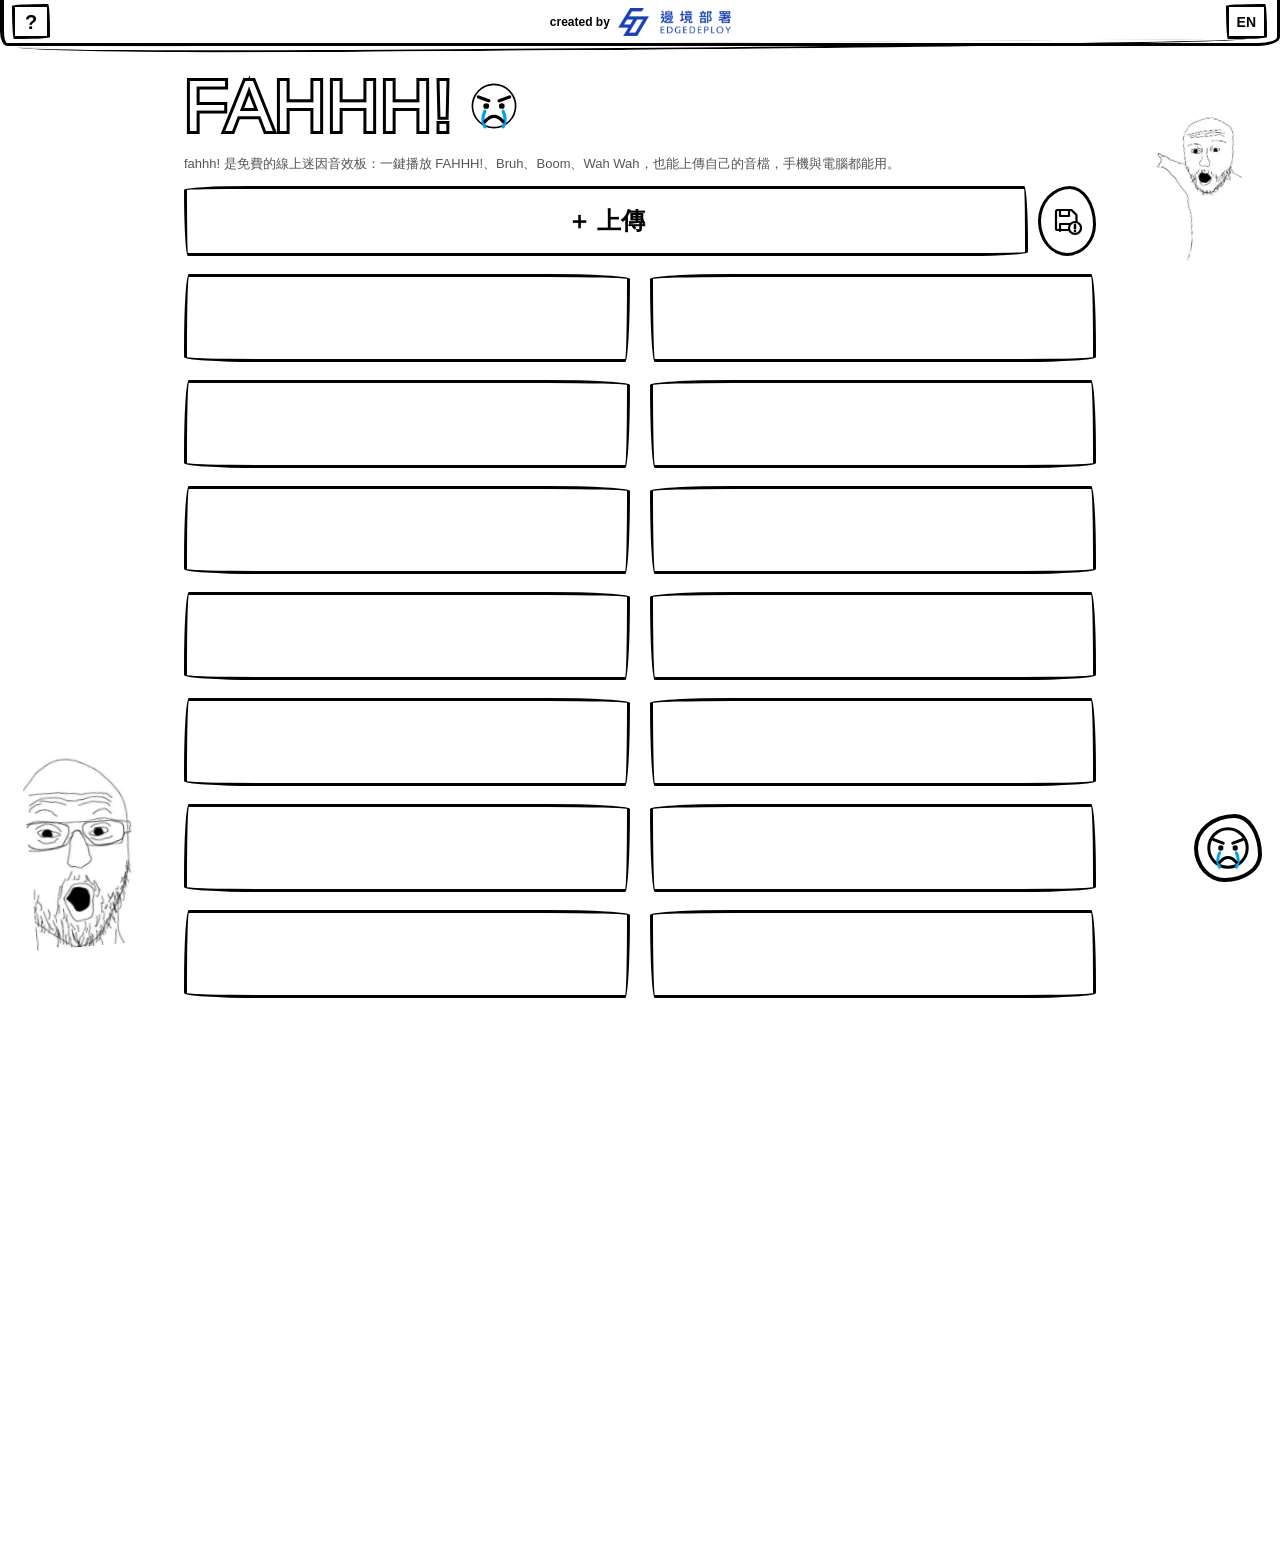
==== commit 36c5d70f: "merge: fix/seo-edgedeploy-image # Conflicts: #	index.html" ====
--- a/index.html
+++ b/index.html
@@ -102,7 +102,7 @@
     <div class="hd">
         <h1>fahhh! <svg width="52" height="52">
                 <use href="#wj" />
-            </svg><span class="sr-only" data-i18n="h1.sub">迷因音效按鈕</span></h1>
+            </svg></h1>
         <p class="intro" data-i18n="intro">fahhh! 是免費的線上迷因音效板：一鍵播放 FAHHH!、Bruh、Boom、Wah Wah，也能上傳自己的音檔，手機與電腦都能用。</p>
         <noscript><p>fahhh! 迷因音效按鈕需要啟用 JavaScript。Meme soundboard requires JavaScript.</p></noscript>
         <img class="wj" id="wjB" alt="" aria-hidden="true" draggable="false" src="images/wjB.png" width="377" height="582" decoding="async" fetchpriority="high">
@@ -114,7 +114,6 @@
     <div id="storePanel" role="status" hidden data-i18n="note">(;´Д`) 音檔只存在這個瀏覽器；iPhone 的「主畫面 App」和 Safari 各自獨立，加入主畫面後要重新上傳。</div>
     <div id="upMsg" role="status" aria-live="polite" hidden></div>
     <input type="file" id="file" accept="audio/*,.mp3,.m4a,.wav,.ogg,.aac" multiple hidden>
-    <h2 class="sr-only" data-i18n="list.h">內建迷因音效</h2>
     <div id="list"></div>
 
     <div class="ft"><img class="wj" id="wjA" alt="" aria-hidden="true" draggable="false" src="images/wjA.png" width="318" height="434" loading="lazy" decoding="async"></div>
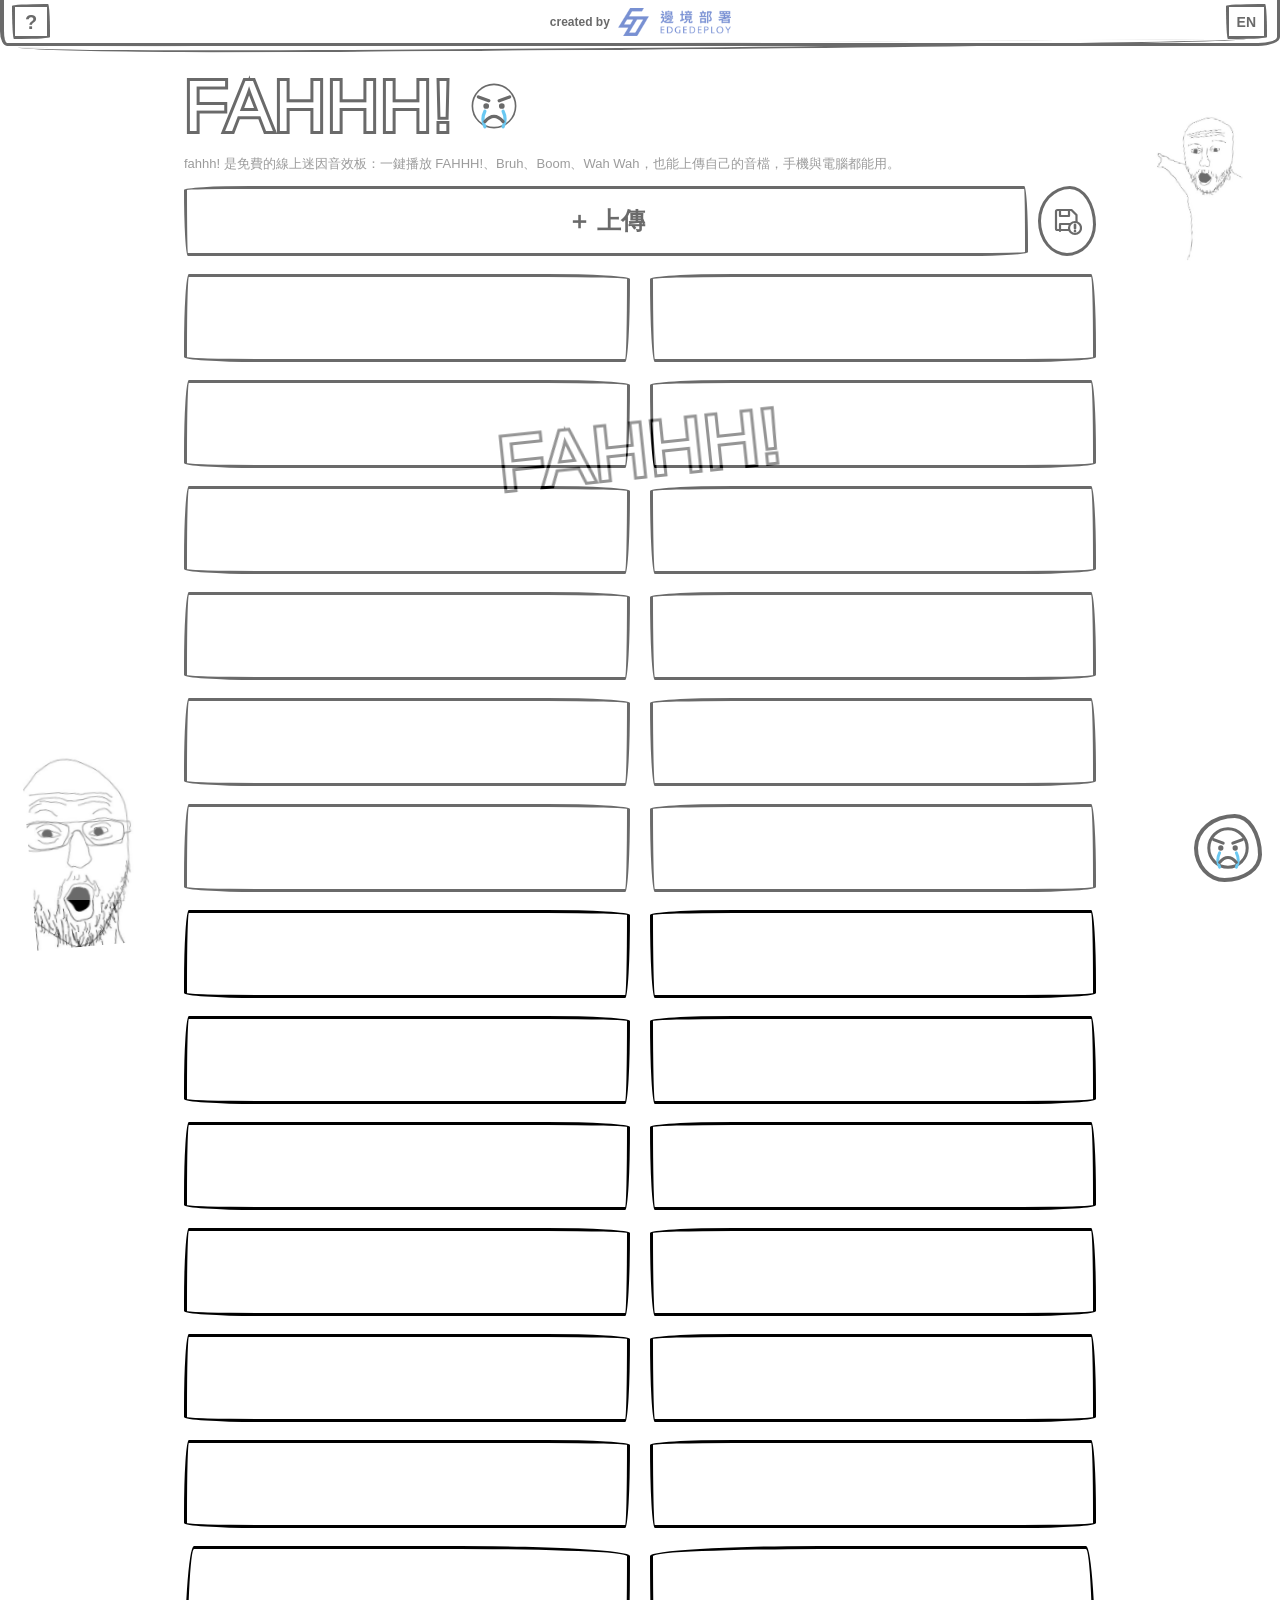
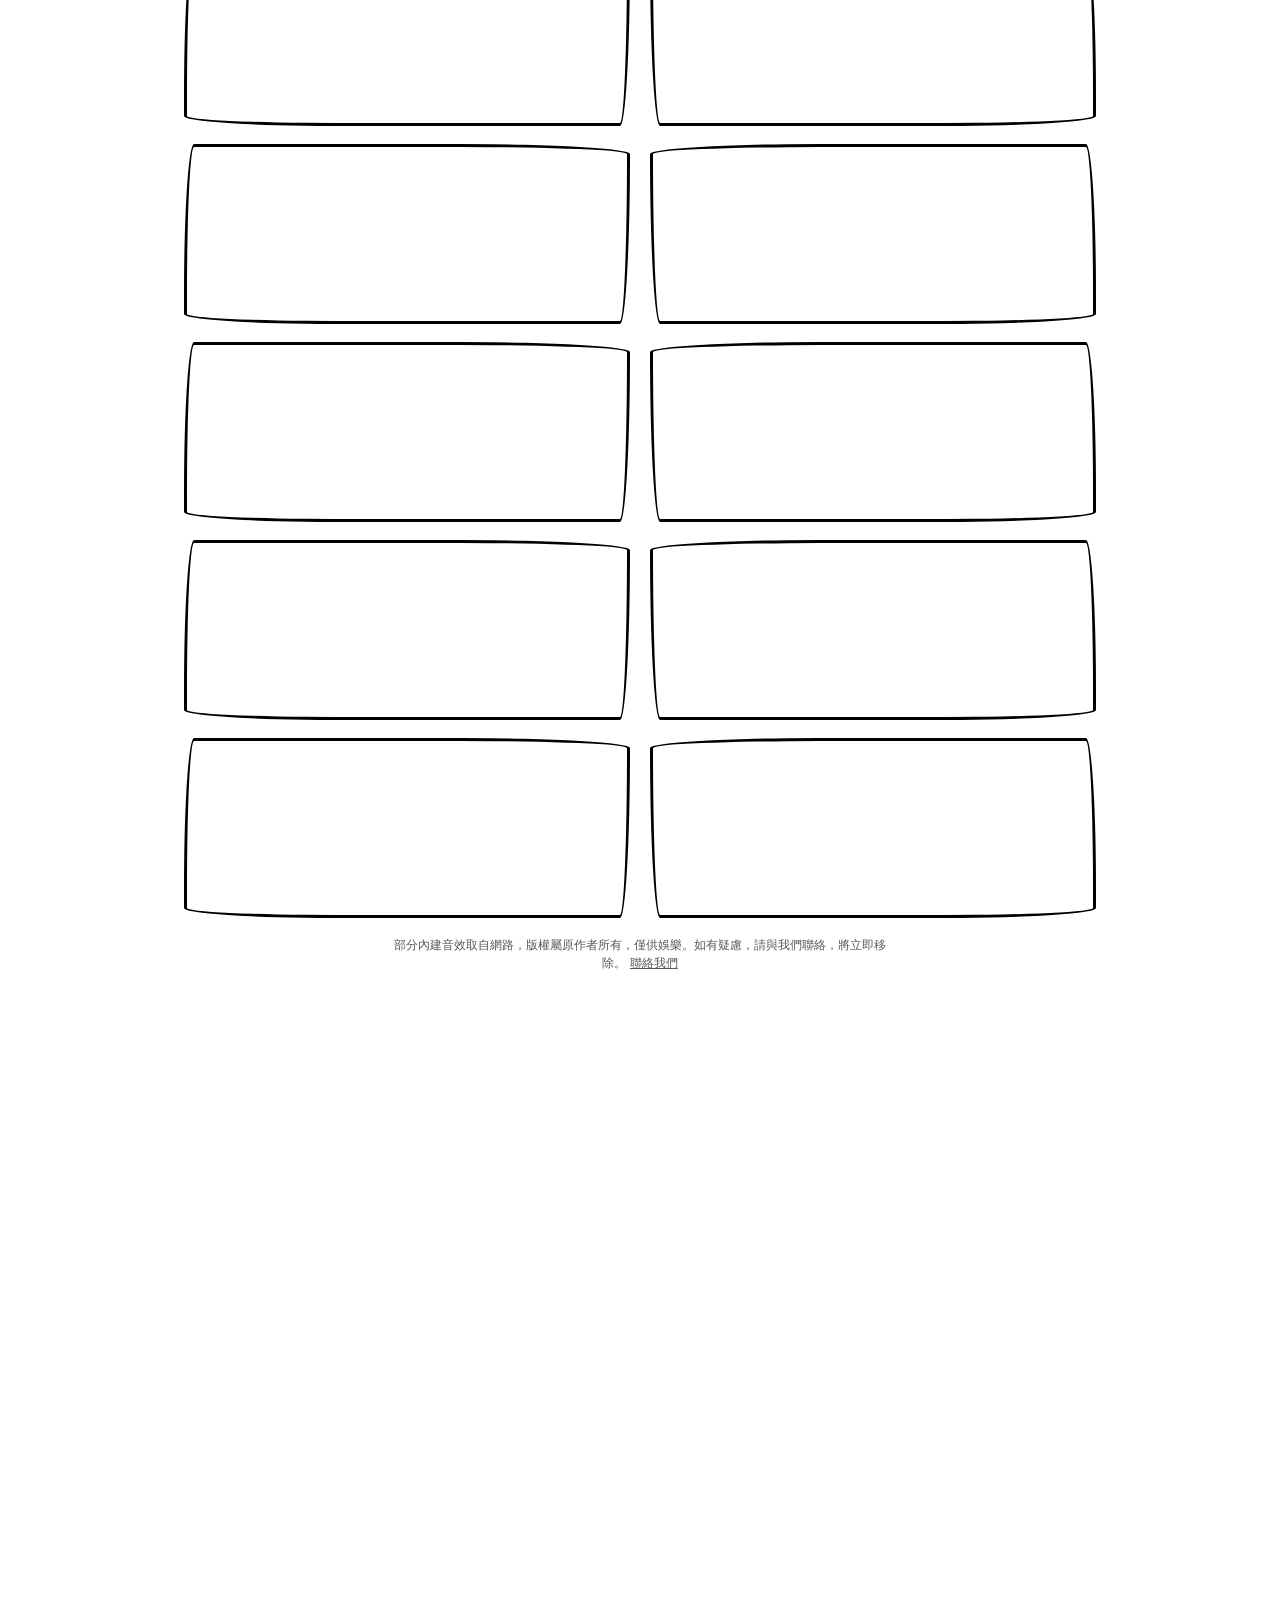
==== commit be9354fe: "feat: 頁面加上音檔版權聲明與聯絡連結" ====
--- a/index.html
+++ b/index.html
@@ -38,8 +38,13 @@
     <script type="application/ld+json">{"@context":"https://schema.org","@type":"WebApplication","name":"fahhh!","alternateName":["fahhh 迷因音效按鈕","迷因音效","Meme Soundboard"],"url":"https://s97158latte-max.github.io/fahhh-/","description":"免費線上迷因音效板：一鍵播放 FAHHH、Bruh、Boom 等迷因音效，免安裝，還能上傳自己的音檔。","applicationCategory":"EntertainmentApplication","operatingSystem":"Any","browserRequirements":"Requires JavaScript","inLanguage":["zh-Hant","en"],"image":"https://s97158latte-max.github.io/fahhh-/images/og-image.png","logo":"https://s97158latte-max.github.io/fahhh-/icons/icon-512.png","offers":{"@type":"Offer","price":"0","priceCurrency":"TWD"},"author":{"@type":"Organization","name":"邊境部署 EdgeDeploy","url":"https://www.edgedeploy.tw/"},"creator":{"@type":"Organization","name":"邊境部署 EdgeDeploy","url":"https://www.edgedeploy.tw/"},"publisher":{"@type":"Organization","name":"邊境部署 EdgeDeploy","url":"https://www.edgedeploy.tw/"}}</script>
     <link rel="preconnect" href="https://fonts.googleapis.com">
     <link rel="preconnect" href="https://fonts.gstatic.com" crossorigin>
-    <link rel="stylesheet" href="https://fonts.googleapis.com/css2?family=Iansui&display=swap">
-    <link rel="stylesheet" href="https://fonts.googleapis.com/css2?family=Anton&display=swap&text=FAHHH%21">
+    <link rel="stylesheet" href="https://fonts.googleapis.com/css2?family=Iansui&display=swap" media="print" data-font>
+    <link rel="stylesheet" href="https://fonts.googleapis.com/css2?family=Anton&display=swap&text=FAHHH%21" media="print" data-font>
+    <script src="js/fonts.js"></script>
+    <noscript>
+        <link rel="stylesheet" href="https://fonts.googleapis.com/css2?family=Iansui&display=swap">
+        <link rel="stylesheet" href="https://fonts.googleapis.com/css2?family=Anton&display=swap&text=FAHHH%21">
+    </noscript>
     <link rel="stylesheet" href="css/base.css">
     <link rel="stylesheet" href="css/dock.css">
     <link rel="stylesheet" href="css/characters.css">
@@ -102,7 +107,7 @@
     <div class="hd">
         <h1>fahhh! <svg width="52" height="52">
                 <use href="#wj" />
-            </svg></h1>
+            </svg><span class="sr-only" data-i18n="h1.sub">迷因音效按鈕</span></h1>
         <p class="intro" data-i18n="intro">fahhh! 是免費的線上迷因音效板：一鍵播放 FAHHH!、Bruh、Boom、Wah Wah，也能上傳自己的音檔，手機與電腦都能用。</p>
         <noscript><p>fahhh! 迷因音效按鈕需要啟用 JavaScript。Meme soundboard requires JavaScript.</p></noscript>
         <img class="wj" id="wjB" alt="" aria-hidden="true" draggable="false" src="images/wjB.png" width="377" height="582" decoding="async" fetchpriority="high">
@@ -114,8 +119,10 @@
     <div id="storePanel" role="status" hidden data-i18n="note">(;´Д`) 音檔只存在這個瀏覽器；iPhone 的「主畫面 App」和 Safari 各自獨立，加入主畫面後要重新上傳。</div>
     <div id="upMsg" role="status" aria-live="polite" hidden></div>
     <input type="file" id="file" accept="audio/*,.mp3,.m4a,.wav,.ogg,.aac" multiple hidden>
+    <h2 class="sr-only" data-i18n="list.h">內建迷因音效</h2>
     <div id="list"></div>
 
+    <p class="legal"><span data-i18n="legal">部分內建音效取自網路，版權屬原作者所有，僅供娛樂。如有疑慮，請與我們聯絡，將立即移除。</span> <a href="https://www.edgedeploy.tw/" target="_blank" rel="noopener noreferrer" data-i18n="legal.link">聯絡我們</a></p>
     <div class="ft"><img class="wj" id="wjA" alt="" aria-hidden="true" draggable="false" src="images/wjA.png" width="318" height="434" loading="lazy" decoding="async"></div>
     <div id="credit"><a class="credit-link" href="https://www.edgedeploy.tw/" target="_blank" rel="noopener noreferrer" aria-label="created by 邊境部署 EdgeDeploy（開新分頁）" data-i18n-aria="credit.aria"><span data-i18n="credit">created by</span><picture><source media="(prefers-color-scheme: dark)" srcset="images/edgedeploy-horizontal-white.png"><img alt="邊境部署 EdgeDeploy" data-i18n-alt="brand" draggable="false" src="images/edgedeploy-horizontal-blue.png" width="340" height="84" decoding="async"></picture></a>
         <button class="btn" id="tourBtn" type="button" aria-label="新手導覽" data-i18n-aria="tour.btn.aria">?</button>
--- a/css/base.css
+++ b/css/base.css
@@ -111,3 +111,5 @@
 @media (prefers-color-scheme:dark){
 :root{--muted:#aaa;--bg:#000;--fg:#fff;--line:#fff;--panel:#0d0d0d;--shadow:#fff;--scrim:rgba(0,0,0,.72);--veil:rgba(0,0,0,.85);--dim:rgba(0,0,0,.78);--ttl-filter:drop-shadow(2px 0 0 #fff) drop-shadow(-2px 0 0 #fff) drop-shadow(0 2px 0 #fff) drop-shadow(0 -2px 0 #fff);--wj-filter:none;--wj-blend:normal}
 }
+.legal{max-width:34rem;margin:18px auto 0;padding:0 16px;font-size:.78rem;line-height:1.5;text-align:center;opacity:.65}
+.legal a{color:inherit;text-decoration:underline}
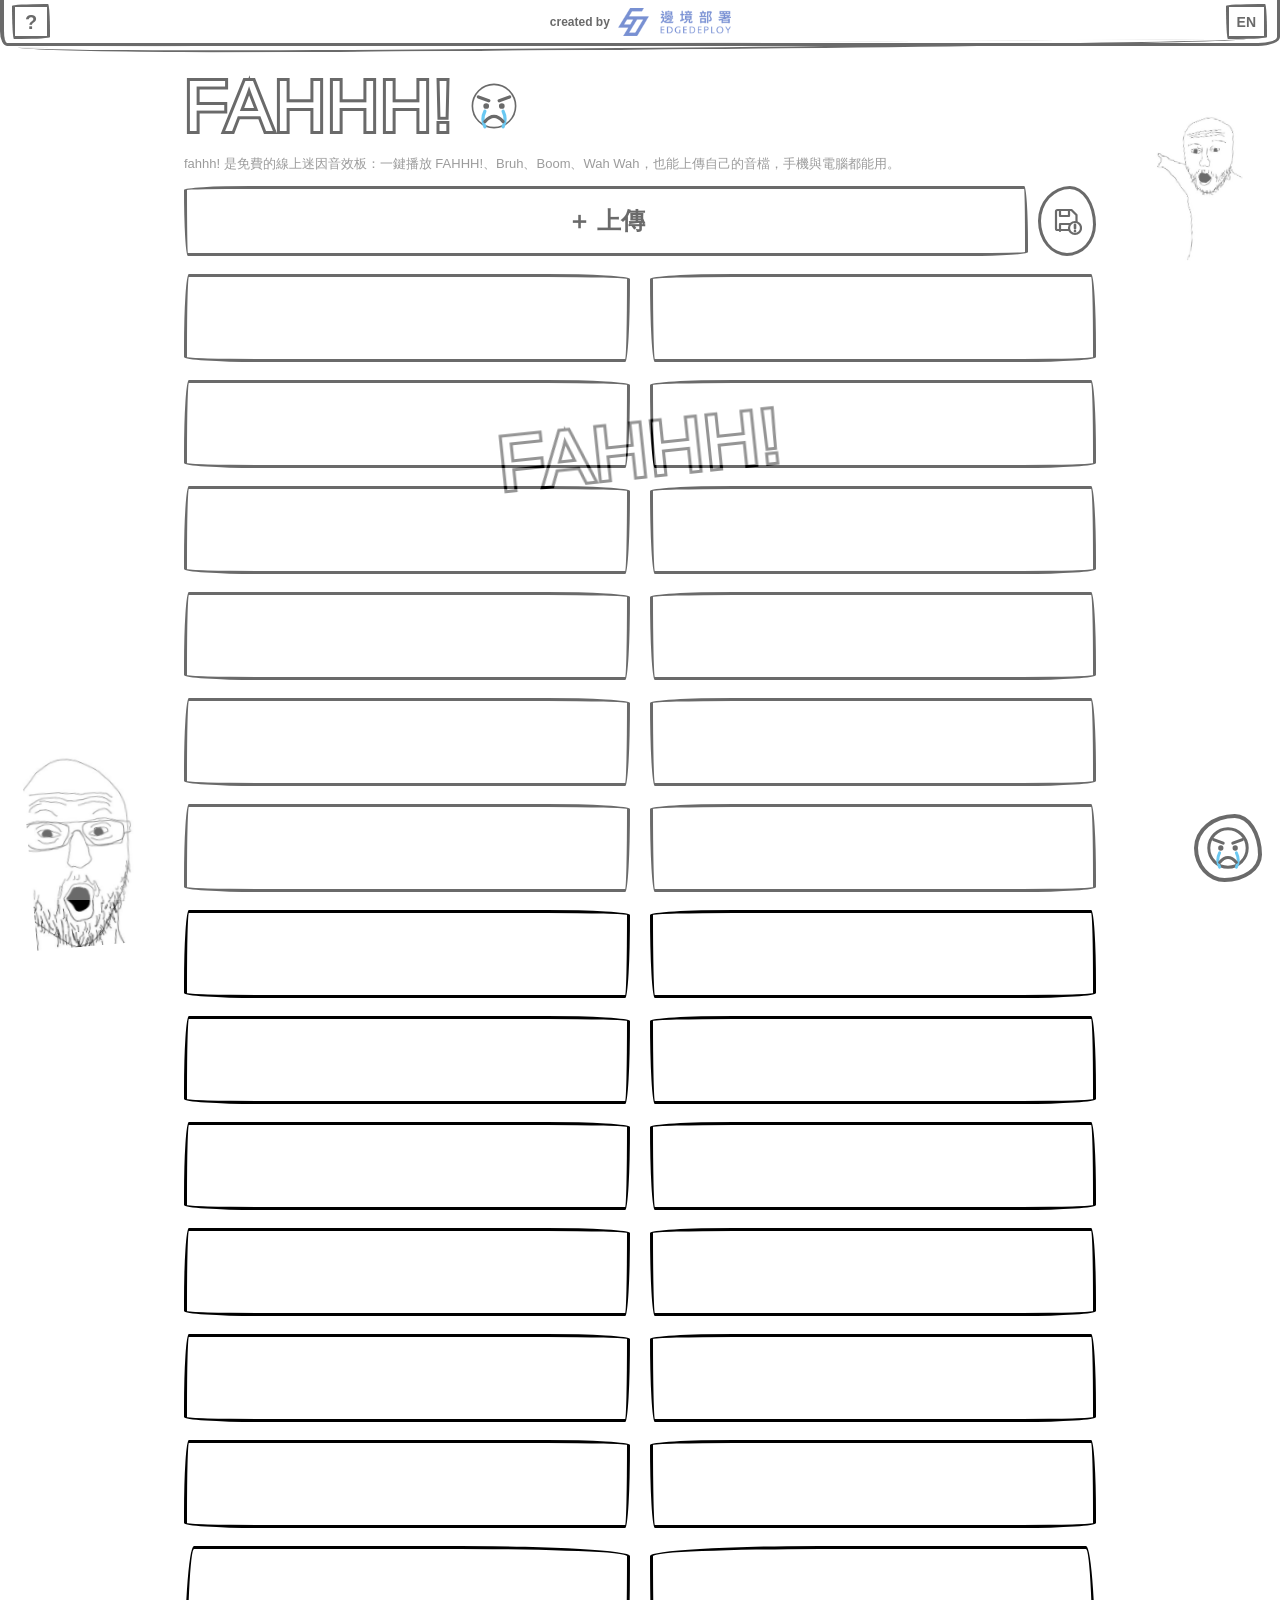
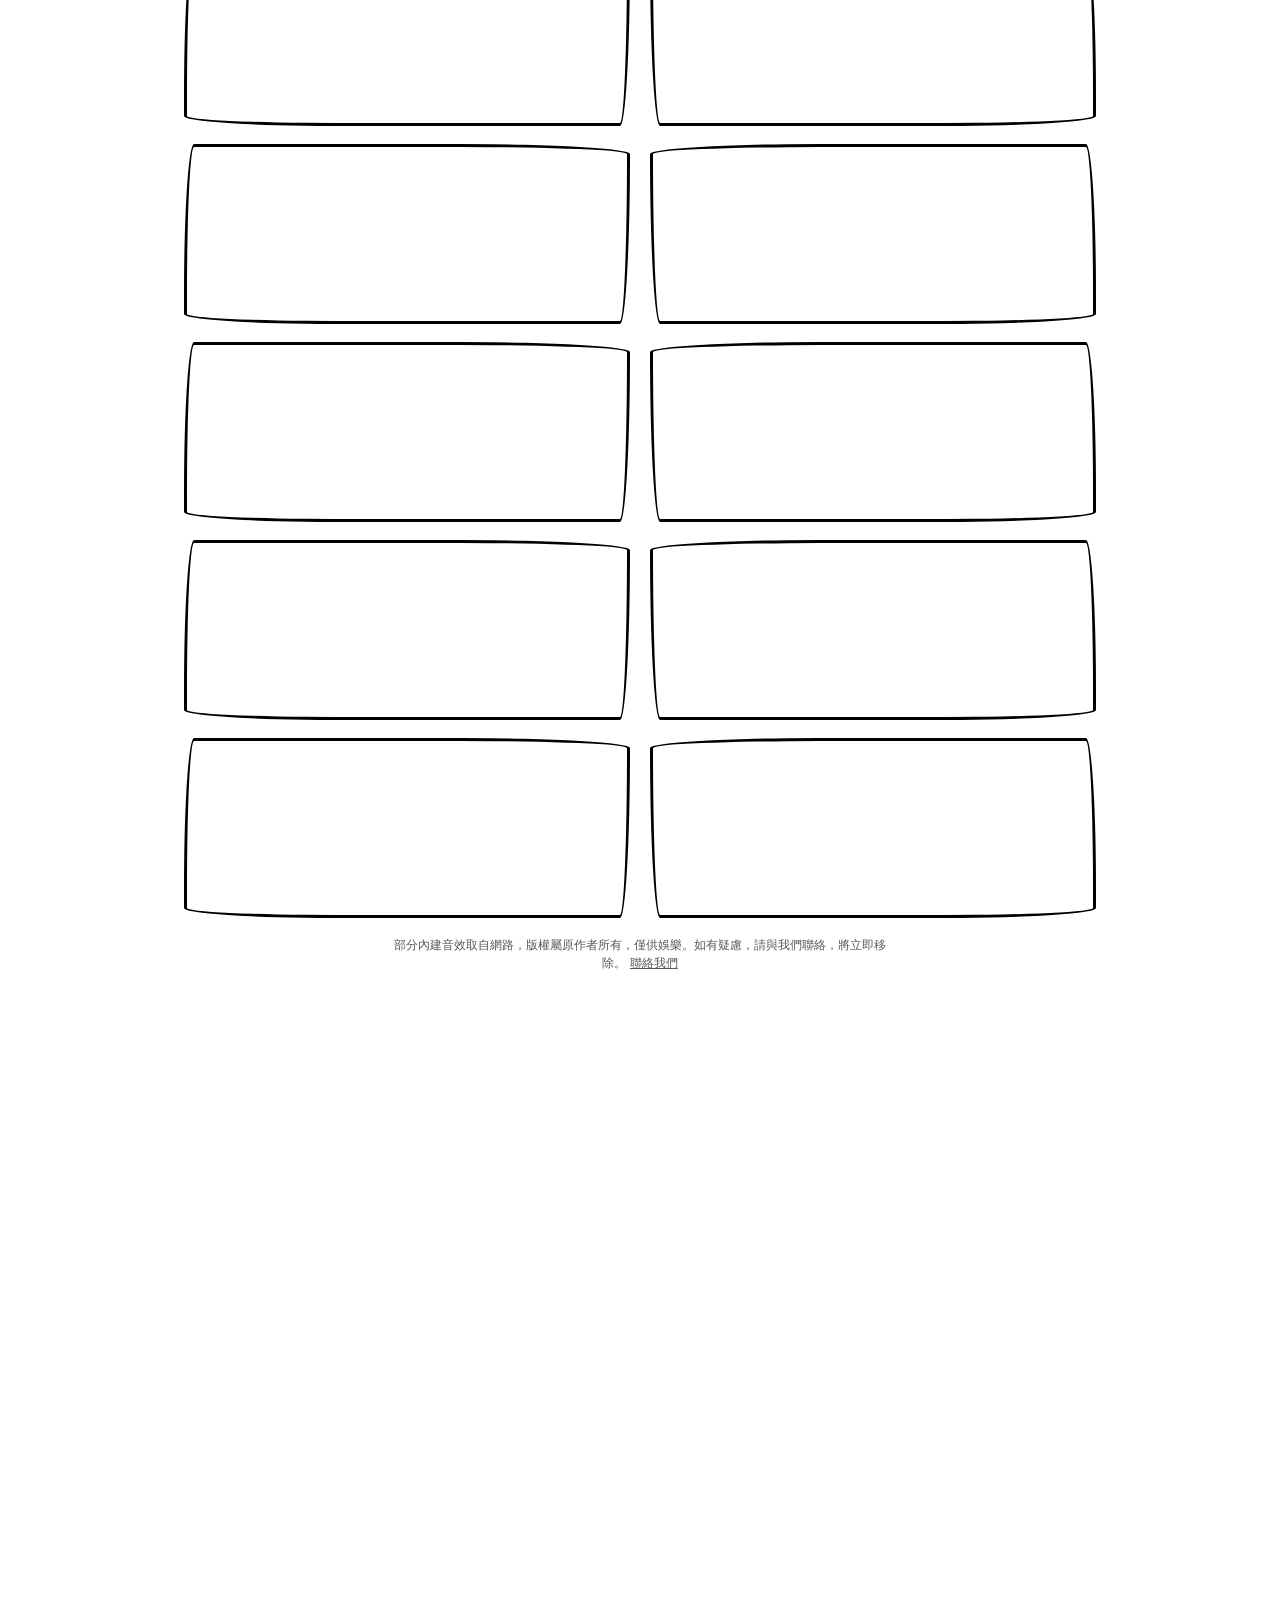
==== commit ba669205: "style: 版權聲明移到頁面最後" ====
--- a/index.html
+++ b/index.html
@@ -122,8 +122,8 @@
     <h2 class="sr-only" data-i18n="list.h">內建迷因音效</h2>
     <div id="list"></div>
 
+    <div class="ft"><img class="wj" id="wjA" alt="" aria-hidden="true" draggable="false" src="images/wjA.png" width="318" height="434" loading="lazy" decoding="async"></div>
     <p class="legal"><span data-i18n="legal">部分內建音效取自網路，版權屬原作者所有，僅供娛樂。如有疑慮，請與我們聯絡，將立即移除。</span> <a href="https://www.edgedeploy.tw/" target="_blank" rel="noopener noreferrer" data-i18n="legal.link">聯絡我們</a></p>
-    <div class="ft"><img class="wj" id="wjA" alt="" aria-hidden="true" draggable="false" src="images/wjA.png" width="318" height="434" loading="lazy" decoding="async"></div>
     <div id="credit"><a class="credit-link" href="https://www.edgedeploy.tw/" target="_blank" rel="noopener noreferrer" aria-label="created by 邊境部署 EdgeDeploy（開新分頁）" data-i18n-aria="credit.aria"><span data-i18n="credit">created by</span><picture><source media="(prefers-color-scheme: dark)" srcset="images/edgedeploy-horizontal-white.png"><img alt="邊境部署 EdgeDeploy" data-i18n-alt="brand" draggable="false" src="images/edgedeploy-horizontal-blue.png" width="340" height="84" decoding="async"></picture></a>
         <button class="btn" id="tourBtn" type="button" aria-label="新手導覽" data-i18n-aria="tour.btn.aria">?</button>
         <button class="btn" id="lang" type="button" lang="en" aria-label="切換成英文" data-i18n-aria="lang.aria" data-i18n="lang.btn">EN</button>
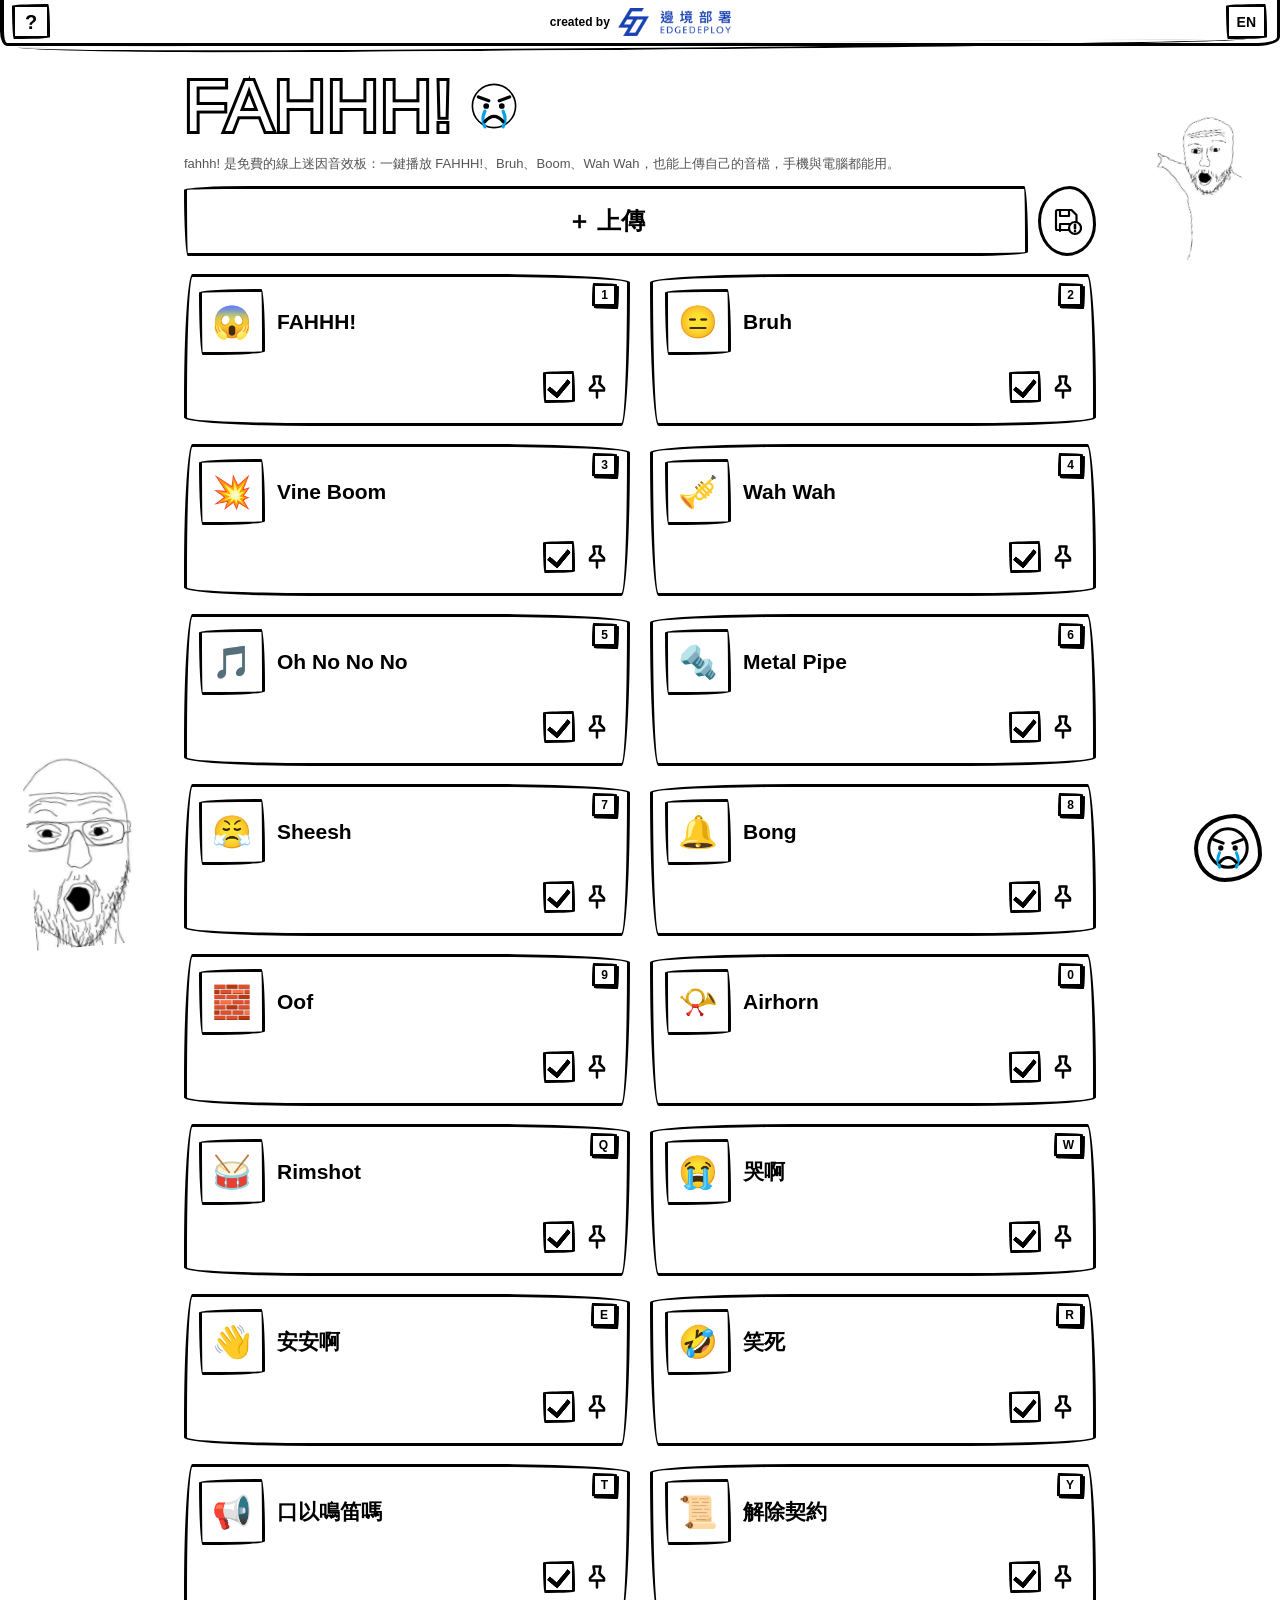
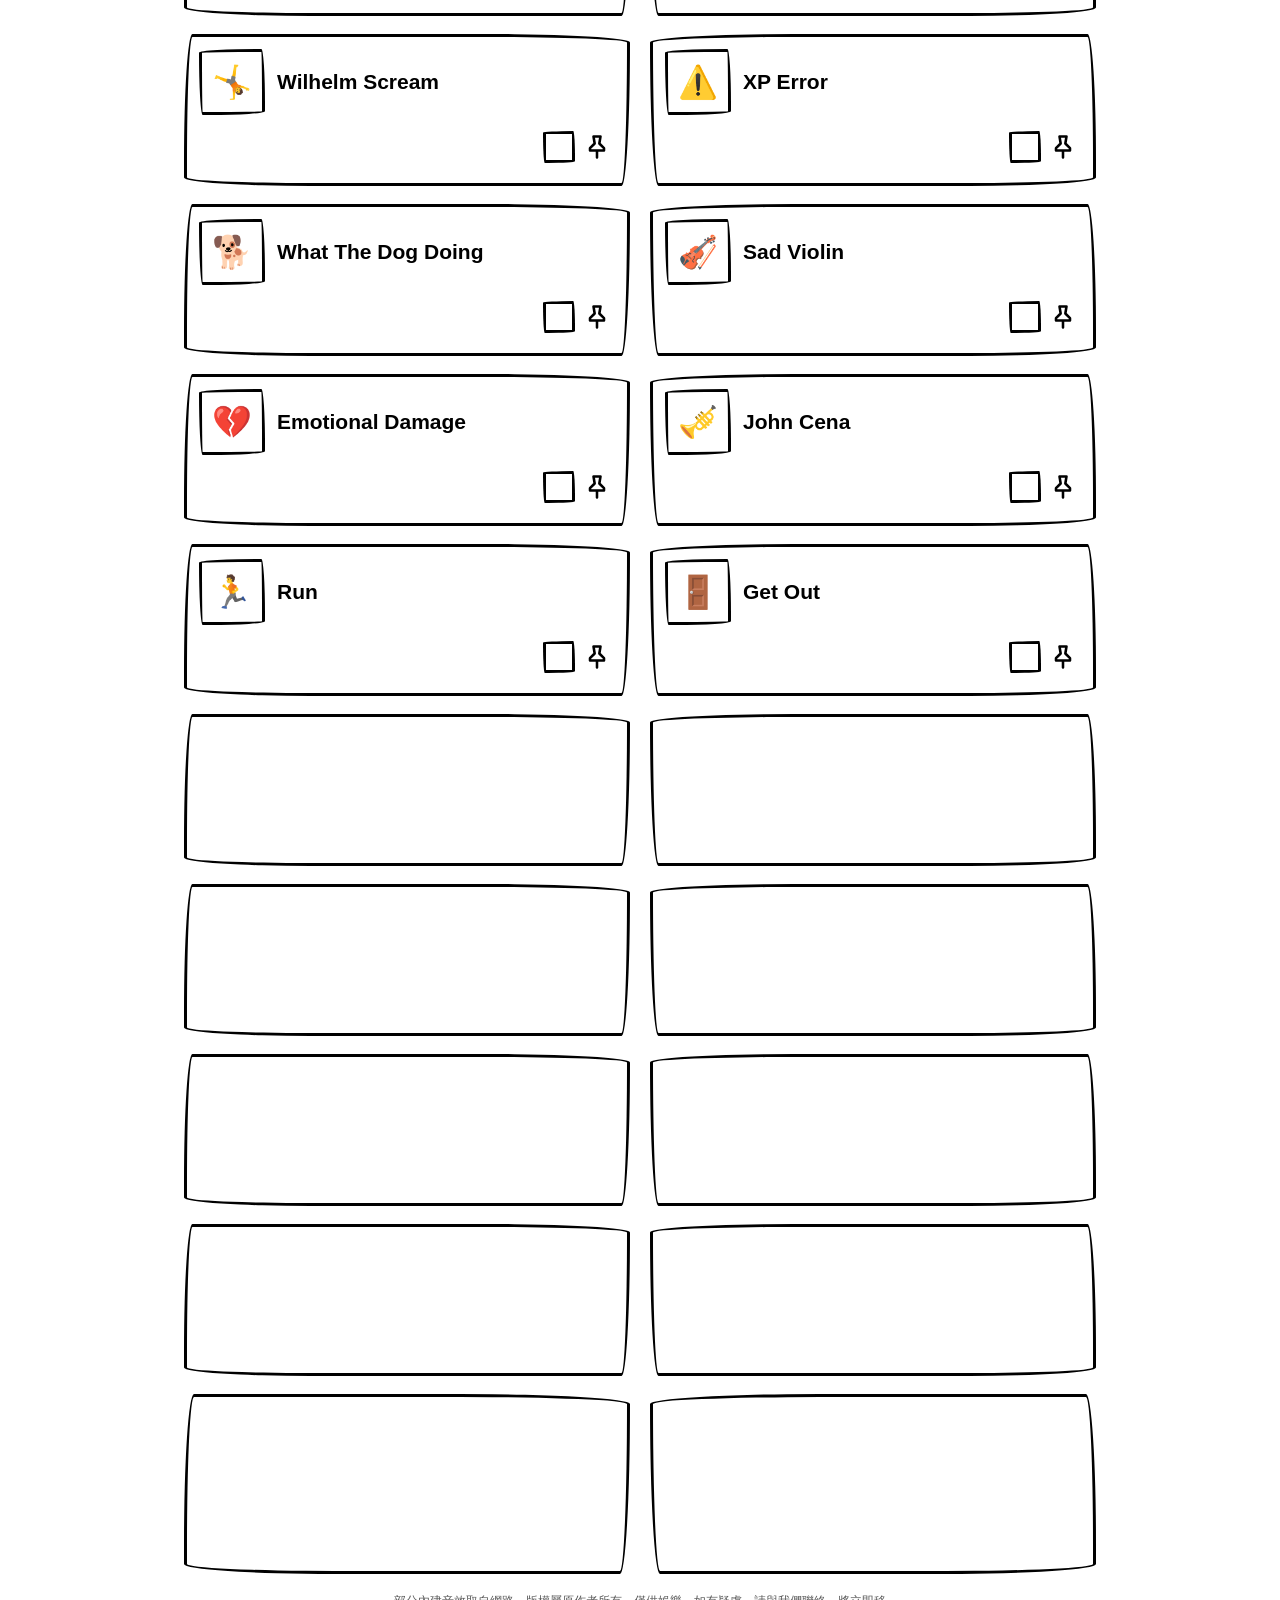
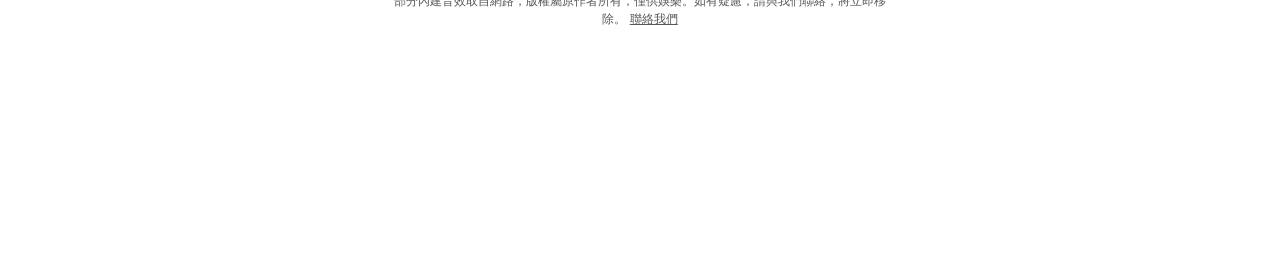
==== commit 01773a9c: "feat: 整列點擊皆可播放;修正深色模式釘選圖示看不到" ====
--- a/index.html
+++ b/index.html
@@ -99,7 +99,7 @@
                 <path d="M13 32q7-8 14 0" stroke="#000" stroke-width="2.5" fill="none" stroke-linecap="round" />
             </symbol>
             <symbol id="pin" viewBox="0 0 24 24">
-                <path d="M9 3h6l-1 6 4 4v2H6v-2l4-4zM12 15v6" fill="none" stroke="#000" stroke-width="2.2" stroke-linecap="round" stroke-linejoin="round" />
+                <path d="M9 3h6l-1 6 4 4v2H6v-2l4-4zM12 15v6" fill="none" stroke="currentColor" stroke-width="2.2" stroke-linecap="round" stroke-linejoin="round" />
             </symbol>
         </defs>
     </svg>
--- a/css/base.css
+++ b/css/base.css
@@ -113,3 +113,6 @@
 }
 .legal{max-width:34rem;margin:18px auto 0;padding:0 16px;font-size:.78rem;line-height:1.5;text-align:center;opacity:.65}
 .legal a{color:inherit;text-decoration:underline}
+.row{cursor:pointer;-webkit-tap-highlight-color:transparent}
+.row .nm{user-select:none;-webkit-user-select:none}
+.eq{color:var(--fg)}
